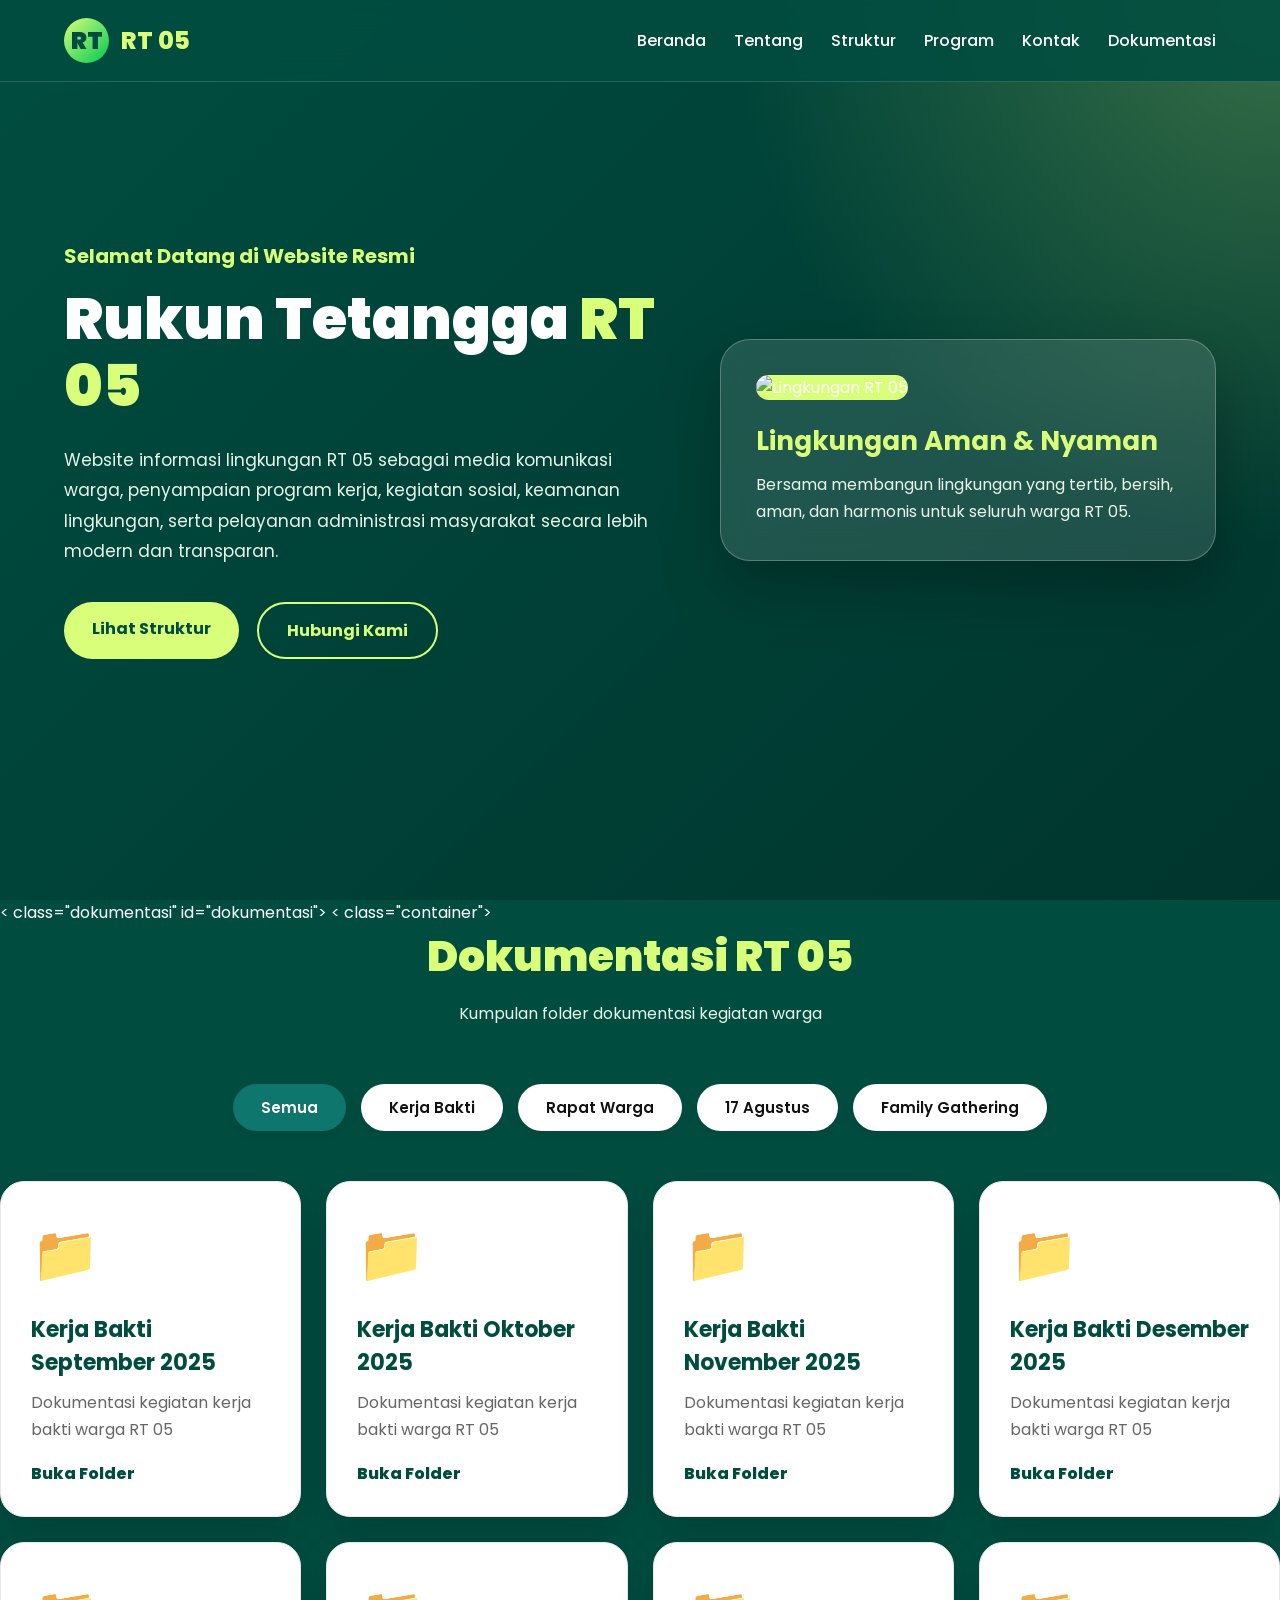
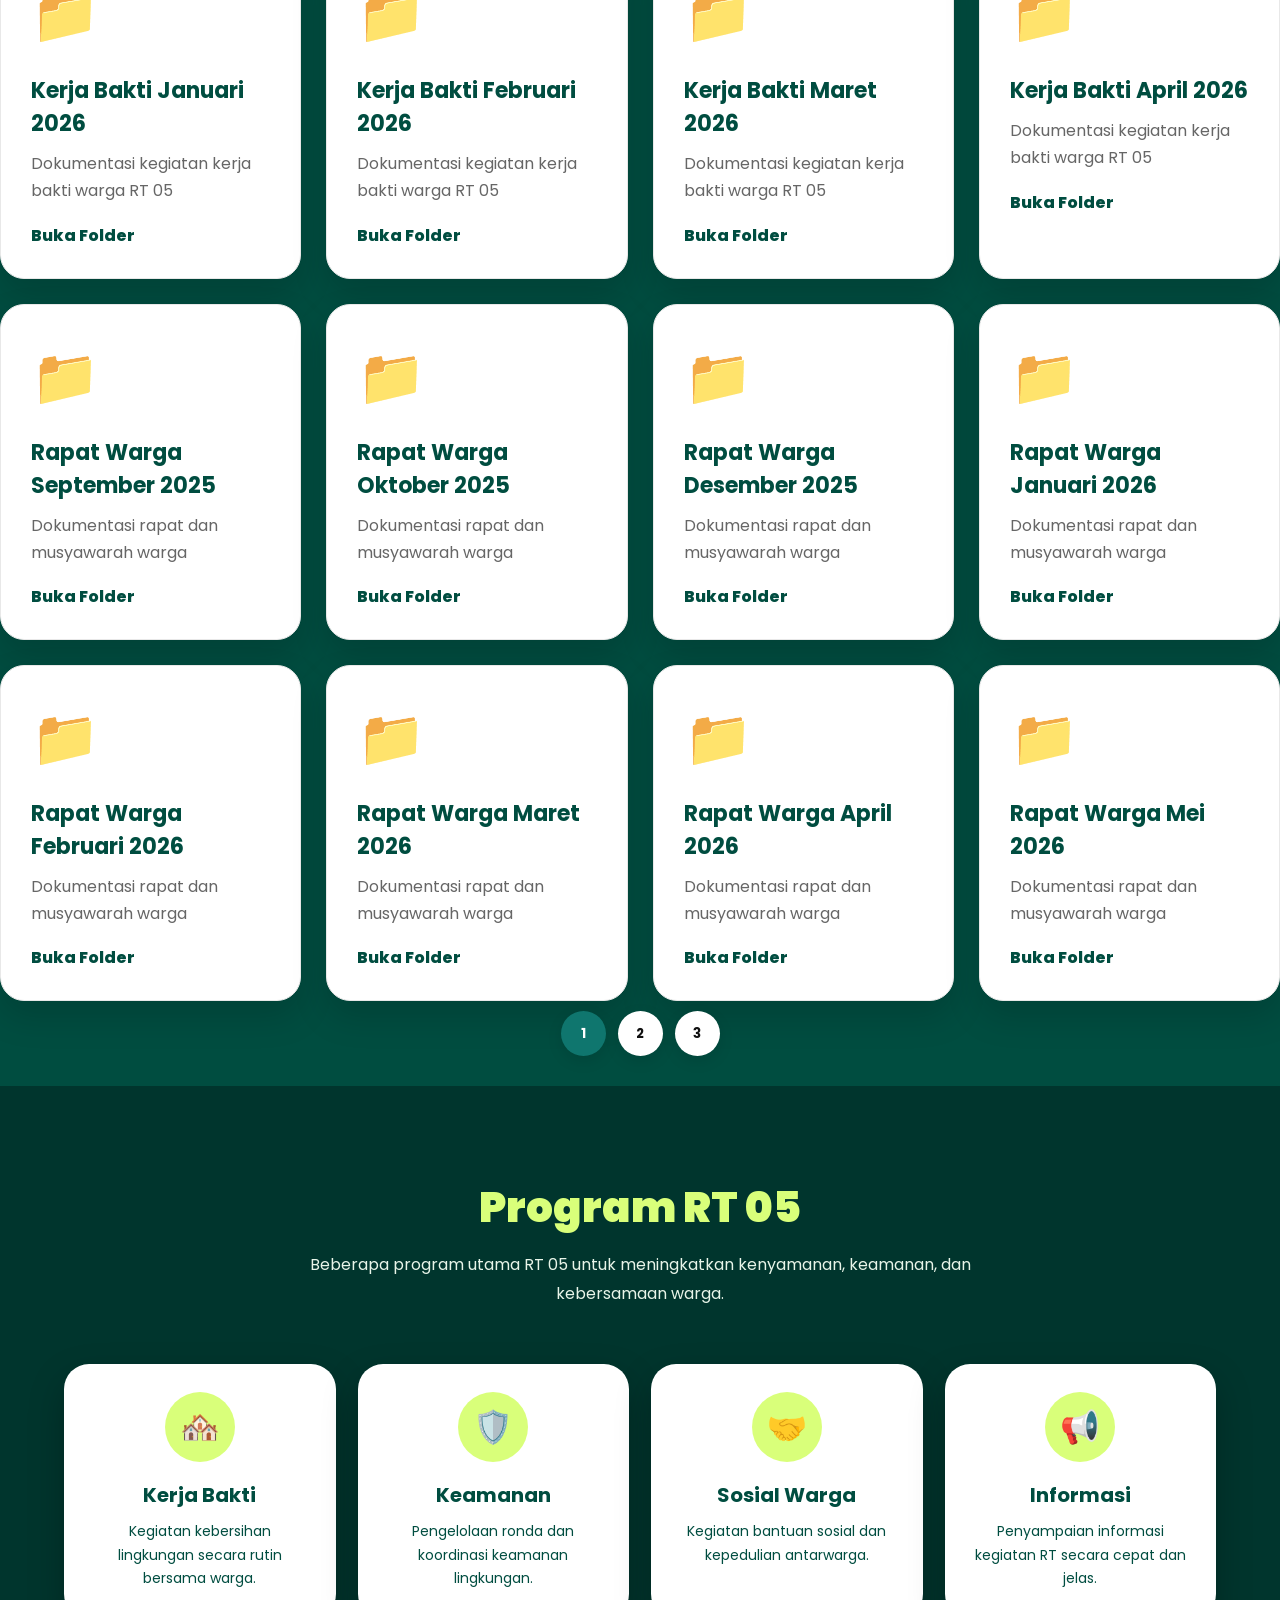
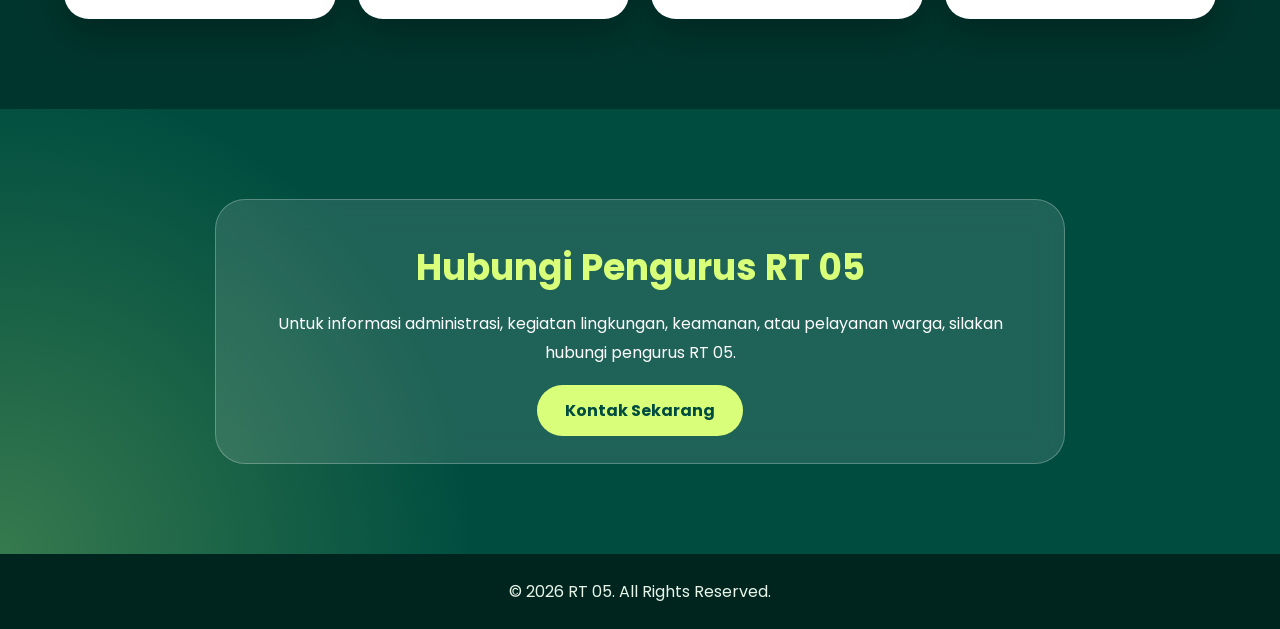
==== dokumentasi.html @ 1ad581d4 "add fitur pop up foto, filter kegiatan, dan filter pagination" ====
<!DOCTYPE html>
<html lang="id">
<head>
  <meta charset="UTF-8">
  <meta name="viewport" content="width=device-width, initial-scale=1.0">
  <title>RT 05 - Landing Page</title>

  <link href="https://fonts.googleapis.com/css2?family=Poppins:wght@300;400;500;600;700;800;900&display=swap" rel="stylesheet">

  <!-- CSS TERPISAH -->
  <link rel="stylesheet" href="style.css">
</head>

<body>

  <nav>
    <div class="container navbar">
      <div class="logo">
        <div class="logo-circle">RT</div>
        RT 05
      </div>
 <button class="hamburger" id="hamburger" type="button">
      ☰
    </button>

    <div class="menu" id="menu">
      <a href="#home">Beranda</a>
      <a href="#tentang">Tentang</a>
      <a href="#struktur">Struktur</a>
      <a href="#program">Program</a>
      <a href="#kontak">Kontak</a>
      <a href="dokumentasi.html">Dokumentasi</a>
    </div>
  </div>
</nav>

  <section class="hero" id="home">
    <div class="container hero-content">
      <div class="hero-text">
        <h4>Selamat Datang di Website Resmi</h4>
        <h1>Rukun Tetangga <span>RT 05</span></h1>
        <p>
          Website informasi lingkungan RT 05 sebagai media komunikasi warga,
          penyampaian program kerja, kegiatan sosial, keamanan lingkungan,
          serta pelayanan administrasi masyarakat secara lebih modern dan transparan.
        </p>

        <div class="btn-group">
          <a href="#struktur" class="btn btn-primary">Lihat Struktur</a>
          <a href="#kontak" class="btn btn-outline">Hubungi Kami</a>
        </div>
      </div>

      <div class="hero-card">
        <img src="https://images.unsplash.com/photo-1600585154340-be6161a56a0c?auto=format&fit=crop&w=900&q=80" alt="Lingkungan RT 05">
        <h3>Lingkungan Aman & Nyaman</h3>
        <p>
          Bersama membangun lingkungan yang tertib, bersih, aman, dan harmonis
          untuk seluruh warga RT 05.
        </p>
      </div>
    </div>
  </section>

< class="dokumentasi" id="dokumentasi">
  < class="container">
    <div class="section-title">
      <h2>Dokumentasi RT 05</h2>
      <p>Kumpulan folder dokumentasi kegiatan warga</p>
    </div>
    <div class="folder-filter">

  <button class="filter-btn active" data-filter="all">
    Semua
  </button>

  <button class="filter-btn" data-filter="kerja-bakti">
    Kerja Bakti
  </button>

  <button class="filter-btn" data-filter="rapat-warga">
    Rapat Warga
  </button>

  <button class="filter-btn" data-filter="17-agustus">
    17 Agustus
  </button>


  <button class="filter-btn" data-filter="family-gathering">
    Family Gathering
  </button>
</div>
<div class="folder-grid">

<a href="LINK_FOLDER_GOOGLE_DRIVE"
   target="_blank"
   class="folder-card"
   data-category="kerja-bakti">

  <div class="folder-icon">📁</div>
  <h3>Kerja Bakti September 2025</h3>
  <p>Dokumentasi kegiatan kerja bakti warga RT 05</p>
  <span>Buka Folder</span>
</a>

<a href="LINK_FOLDER_GOOGLE_DRIVE"
   target="_blank"
   class="folder-card"
   data-category="kerja-bakti">

  <div class="folder-icon">📁</div>
  <h3>Kerja Bakti Oktober 2025</h3>
  <p>Dokumentasi kegiatan kerja bakti warga RT 05</p>
  <span>Buka Folder</span>
</a>

<a href="LINK_FOLDER_GOOGLE_DRIVE"
   target="_blank"
   class="folder-card"
   data-category="kerja-bakti">

  <div class="folder-icon">📁</div>
  <h3>Kerja Bakti November 2025</h3>
  <p>Dokumentasi kegiatan kerja bakti warga RT 05</p>
  <span>Buka Folder</span>
</a>

<a href="LINK_FOLDER_GOOGLE_DRIVE"
   target="_blank"
   class="folder-card"
   data-category="kerja-bakti">

  <div class="folder-icon">📁</div>
  <h3>Kerja Bakti Desember 2025</h3>
  <p>Dokumentasi kegiatan kerja bakti warga RT 05</p>
  <span>Buka Folder</span>
</a>

<a href="LINK_FOLDER_GOOGLE_DRIVE"
   target="_blank"
   class="folder-card"
   data-category="kerja-bakti">

  <div class="folder-icon">📁</div>
  <h3>Kerja Bakti Januari 2026</h3>
  <p>Dokumentasi kegiatan kerja bakti warga RT 05</p>
  <span>Buka Folder</span>
</a>

<a href="LINK_FOLDER_GOOGLE_DRIVE"
   target="_blank"
   class="folder-card"
   data-category="kerja-bakti">

  <div class="folder-icon">📁</div>
  <h3>Kerja Bakti Februari 2026</h3>
  <p>Dokumentasi kegiatan kerja bakti warga RT 05</p>
  <span>Buka Folder</span>
</a>

<a href="LINK_FOLDER_GOOGLE_DRIVE"
   target="_blank"
   class="folder-card"
   data-category="kerja-bakti">

  <div class="folder-icon">📁</div>
  <h3>Kerja Bakti Maret 2026</h3>
  <p>Dokumentasi kegiatan kerja bakti warga RT 05</p>
  <span>Buka Folder</span>
</a>

<a href="LINK_FOLDER_GOOGLE_DRIVE"
   target="_blank"
   class="folder-card"
   data-category="kerja-bakti">

  <div class="folder-icon">📁</div>
  <h3>Kerja Bakti April 2026</h3>
  <p>Dokumentasi kegiatan kerja bakti warga RT 05</p>
  <span>Buka Folder</span>
</a>


  <a href="LINK_FOLDER_GOOGLE_DRIVE"
     target="_blank"
     class="folder-card"
     data-category="rapat-warga">

    <div class="folder-icon">📁</div>
    <h3>Rapat Warga September 2025</h3>
    <p>Dokumentasi rapat dan musyawarah warga</p>
    <span>Buka Folder</span>
  </a>
    <a href="LINK_FOLDER_GOOGLE_DRIVE"
     target="_blank"
     class="folder-card"
     data-category="rapat-warga">

    <div class="folder-icon">📁</div>
    <h3>Rapat Warga Oktober 2025</h3>
    <p>Dokumentasi rapat dan musyawarah warga</p>
    <span>Buka Folder</span>
  </a>
    <a href="LINK_FOLDER_GOOGLE_DRIVE"
     target="_blank"
     class="folder-card"
     data-category="rapat-warga">

    <div class="folder-icon">📁</div>
    <h3>Rapat Warga Desember 2025</h3>
    <p>Dokumentasi rapat dan musyawarah warga</p>
    <span>Buka Folder</span>
  </a>
    <a href="LINK_FOLDER_GOOGLE_DRIVE"
     target="_blank"
     class="folder-card"
     data-category="rapat-warga">

    <div class="folder-icon">📁</div>
    <h3>Rapat Warga Januari 2026</h3>
    <p>Dokumentasi rapat dan musyawarah warga</p>
    <span>Buka Folder</span>
  </a>
    <a href="LINK_FOLDER_GOOGLE_DRIVE"
     target="_blank"
     class="folder-card"
     data-category="rapat-warga">

    <div class="folder-icon">📁</div>
    <h3>Rapat Warga Februari 2026</h3>
    <p>Dokumentasi rapat dan musyawarah warga</p>
    <span>Buka Folder</span>
  </a>
    <a href="LINK_FOLDER_GOOGLE_DRIVE"
     target="_blank"
     class="folder-card"
     data-category="rapat-warga">

    <div class="folder-icon">📁</div>
    <h3>Rapat Warga Maret 2026</h3>
    <p>Dokumentasi rapat dan musyawarah warga</p>
    <span>Buka Folder</span>
  </a>
    <a href="LINK_FOLDER_GOOGLE_DRIVE"
     target="_blank"
     class="folder-card"
     data-category="rapat-warga">

    <div class="folder-icon">📁</div>
    <h3>Rapat Warga April 2026</h3>
    <p>Dokumentasi rapat dan musyawarah warga</p>
    <span>Buka Folder</span>
  </a>
    <a href="LINK_FOLDER_GOOGLE_DRIVE"
     target="_blank"
     class="folder-card"
     data-category="rapat-warga">

    <div class="folder-icon">📁</div>
    <h3>Rapat Warga Mei 2026</h3>
    <p>Dokumentasi rapat dan musyawarah warga</p>
    <span>Buka Folder</span>
  </a>
  <a href="LINK_FOLDER_GOOGLE_DRIVE"
     target="_blank"
     class="folder-card"
     data-category="17-agustus">

    <div class="folder-icon">📁</div>
    <h3>17 Agustus 2020</h3>
    <p>Dokumentasi acara kemerdekaan RT 05</p>
    <span>Buka Folder</span>
  </a>
    <a href="LINK_FOLDER_GOOGLE_DRIVE"
     target="_blank"
     class="folder-card"
     data-category="17-agustus">

    <div class="folder-icon">📁</div>
    <h3>17 Agustus 2021</h3>
    <p>Dokumentasi acara kemerdekaan RT 05</p>
    <span>Buka Folder</span>
  </a>
    <a href="LINK_FOLDER_GOOGLE_DRIVE"
     target="_blank"
     class="folder-card"
     data-category="17-agustus">

    <div class="folder-icon">📁</div>
    <h3>17 Agustus 2023</h3>
    <p>Dokumentasi acara kemerdekaan RT 05</p>
    <span>Buka Folder</span>
  </a>
    <a href="LINK_FOLDER_GOOGLE_DRIVE"
     target="_blank"
     class="folder-card"
     data-category="17-agustus">

    <div class="folder-icon">📁</div>
    <h3>17 Agustus 2024</h3>
    <p>Dokumentasi acara kemerdekaan RT 05</p>
    <span>Buka Folder</span>
  </a>
    <a href="LINK_FOLDER_GOOGLE_DRIVE"
     target="_blank"
     class="folder-card"
     data-category="17-agustus">

    <div class="folder-icon">📁</div>
    <h3>17 Agustus 2025</h3>
    <p>Dokumentasi acara kemerdekaan RT 05</p>
    <span>Buka Folder</span>
  </a>
    <a href="LINK_FOLDER_GOOGLE_DRIVE"
     target="_blank"
     class="folder-card"
     data-category="17-agustus">

    <div class="folder-icon">📁</div>
    <h3>17 Agustus 2026</h3>
    <p>Dokumentasi acara kemerdekaan RT 05</p>
    <span>Buka Folder</span>
  </a>
      <a href="LINK_FOLDER_GOOGLE_DRIVE"
     target="_blank"
     class="folder-card"
     data-category="17-agustus">

    <div class="folder-icon">📁</div>
    <h3>17 Agustus 2027</h3>
    <p>Dokumentasi acara kemerdekaan RT 05</p>
    <span>Buka Folder</span>
  </a>
      <a href="LINK_FOLDER_GOOGLE_DRIVE"
     target="_blank"
     class="folder-card"
     data-category="17-agustus">

    <div class="folder-icon">📁</div>
    <h3>17 Agustus 2028</h3>
    <p>Dokumentasi acara kemerdekaan RT 05</p>
    <span>Buka Folder</span>
  </a>

  <a href="LINK_FOLDER_GOOGLE_DRIVE"
   target="_blank"
   class="folder-card"
   data-category="family-gathering">

  <div class="folder-icon">📁</div>
  <h3>Family Gathering Ancol</h3>
  <p>Dokumentasi wisata keluarga warga RT 05 ke Ancol</p>
  <span>Buka Folder</span>
</a>

<a href="LINK_FOLDER_GOOGLE_DRIVE"
   target="_blank"
   class="folder-card"
   data-category="family-gathering">

  <div class="folder-icon">📁</div>
  <h3>Family Gathering Puncak</h3>
  <p>Dokumentasi wisata keluarga warga RT 05 ke Puncak</p>
  <span>Buka Folder</span>
</a>

<a href="LINK_FOLDER_GOOGLE_DRIVE"
   target="_blank"
   class="folder-card"
   data-category="family-gathering">

  <div class="folder-icon">📁</div>
  <h3>Family Gathering Dufan</h3>
  <p>Dokumentasi wisata keluarga warga RT 05 ke Dufan</p>
  <span>Buka Folder</span>
</a>

<a href="LINK_FOLDER_GOOGLE_DRIVE"
   target="_blank"
   class="folder-card"
   data-category="family-gathering">

  <div class="folder-icon">📁</div>
  <h3>Family Gathering Taman Safari</h3>
  <p>Dokumentasi wisata keluarga warga RT 05 ke Taman Safari</p>
  <span>Buka Folder</span>
</a>

<a href="LINK_FOLDER_GOOGLE_DRIVE"
   target="_blank"
   class="folder-card"
   data-category="family-gathering">

  <div class="folder-icon">📁</div>
  <h3>Family Gathering Bandung</h3>
  <p>Dokumentasi wisata keluarga warga RT 05 ke Bandung</p>
  <span>Buka Folder</span>
</a>

<a href="LINK_FOLDER_GOOGLE_DRIVE"
   target="_blank"
   class="folder-card"
   data-category="family-gathering">

  <div class="folder-icon">📁</div>
  <h3>Family Gathering Yogyakarta</h3>
  <p>Dokumentasi wisata keluarga warga RT 05 ke Yogyakarta</p>
  <span>Buka Folder</span>
</a>

<a href="LINK_FOLDER_GOOGLE_DRIVE"
   target="_blank"
   class="folder-card"
   data-category="family-gathering">

  <div class="folder-icon">📁</div>
  <h3>Family Gathering Pangandaran</h3>
  <p>Dokumentasi wisata keluarga warga RT 05 ke Pangandaran</p>
  <span>Buka Folder</span>
</a>

<a href="LINK_FOLDER_GOOGLE_DRIVE"
   target="_blank"
   class="folder-card"
   data-category="family-gathering">

  <div class="folder-icon">📁</div>
  <h3>Family Gathering Bali</h3>
  <p>Dokumentasi wisata keluarga warga RT 05 ke Bali</p>
  <span>Buka Folder</span>
</a>

</div>
<div class="pagination">

  <button class="page-btn active" data-page="1">1</button>
  <button class="page-btn" data-page="2">2</button>
  <button class="page-btn" data-page="3">3</button>

</div>
</section>
<div>

</div>

  <section class="program" id="program">
    <div class="container">
      <div class="section-title">
        <h2>Program RT 05</h2>
        <p>
          Beberapa program utama RT 05 untuk meningkatkan kenyamanan,
          keamanan, dan kebersamaan warga.
        </p>
      </div>

      <div class="program-grid">
        <div class="program-card">
          <div class="icon">🏘️</div>
          <h3>Kerja Bakti</h3>
          <p>Kegiatan kebersihan lingkungan secara rutin bersama warga.</p>
        </div>

        <div class="program-card">
          <div class="icon">🛡️</div>
          <h3>Keamanan</h3>
          <p>Pengelolaan ronda dan koordinasi keamanan lingkungan.</p>
        </div>

        <div class="program-card">
          <div class="icon">🤝</div>
          <h3>Sosial Warga</h3>
          <p>Kegiatan bantuan sosial dan kepedulian antarwarga.</p>
        </div>

        <div class="program-card">
          <div class="icon">📢</div>
          <h3>Informasi</h3>
          <p>Penyampaian informasi kegiatan RT secara cepat dan jelas.</p>
        </div>
      </div>
    </div>
  </section>

  <section class="contact" id="kontak">
    <div class="container">
      <div class="contact-box">
        <h2>Hubungi Pengurus RT 05</h2>
        <p>
          Untuk informasi administrasi, kegiatan lingkungan, keamanan,
          atau pelayanan warga, silakan hubungi pengurus RT 05.
        </p>
        <a href="#" class="btn btn-primary">Kontak Sekarang</a>
      </div>
    </div>
  </section>

  <footer>
    <p>© 2026 RT 05. All Rights Reserved.</p>
  </footer>
  <script>
  const hamburger = document.getElementById("hamburger");
  const menu = document.getElementById("menu");

  hamburger.addEventListener("click", function () {
    menu.classList.toggle("active");

    if (menu.classList.contains("active")) {
      hamburger.textContent = "×";
    } else {
      hamburger.textContent = "☰";
    }
  });

  document.querySelectorAll(".menu a").forEach(function(link) {
    link.addEventListener("click", function () {
      menu.classList.remove("active");
      hamburger.textContent = "☰";
    });
  });

document.addEventListener("DOMContentLoaded", function(){

    const filterBtns = document.querySelectorAll(".filter-btn");
    const pageBtns = document.querySelectorAll(".page-btn");
    const cards = document.querySelectorAll(".folder-card");

    const itemsPerPage = 16; // 3 kolom x 5 baris

    let currentFilter = "all";
    let currentPage = 1;

    function renderCards(){

        let filteredCards = [];

        cards.forEach(card => {

            if(currentFilter === "all" ||
               card.dataset.category === currentFilter){

                filteredCards.push(card);
            }

            card.style.display = "none";
        });

        const start = (currentPage - 1) * itemsPerPage;
        const end = start + itemsPerPage;

        filteredCards.slice(start, end).forEach(card => {
            card.style.display = "block";
        });

    }

    // FILTER
    filterBtns.forEach(btn => {

        btn.addEventListener("click", function(){

            filterBtns.forEach(b =>
                b.classList.remove("active")
            );

            this.classList.add("active");

            currentFilter = this.dataset.filter;

            currentPage = 1;

            pageBtns.forEach(b =>
                b.classList.remove("active")
            );

            pageBtns[0].classList.add("active");

            renderCards();

        });

    });

    // PAGINATION
    pageBtns.forEach(btn => {

        btn.addEventListener("click", function(){

            pageBtns.forEach(b =>
                b.classList.remove("active")
            );

            this.classList.add("active");

            currentPage = parseInt(this.dataset.page);

            renderCards();

        });

    });

    renderCards();

});
  </script>
</body>
</html>
---- style.css ----
* {
  margin: 0;
  padding: 0;
  box-sizing: border-box;
  font-family: 'Poppins', sans-serif;
}

body {
  background: #004d40;
  color: white;
  overflow-x: hidden;
}

html {
  scroll-behavior: smooth;
}

.container {
  width: 90%;
  max-width: 1200px;
  margin: auto;
}

/* NAVBAR */
nav {
  position: fixed;
  top: 0;
  width: 100%;
  z-index: 999;
  padding: 18px 0;
  background: rgba(0, 77, 64, 0.85);
  backdrop-filter: blur(14px);
  border-bottom: 1px solid rgba(255,255,255,0.15);
}

.navbar {
  display: flex;
  align-items: center;
  justify-content: space-between;
}

.logo {
  display: flex;
  align-items: center;
  gap: 12px;
  font-size: 24px;
  font-weight: 800;
  color: #d9ff7a;
}

.logo-circle {
  width: 45px;
  height: 45px;
  border-radius: 50%;
  background: linear-gradient(135deg, #d9ff7a, #00c853);
  display: flex;
  align-items: center;
  justify-content: center;
  color: #004d40;
  font-weight: 900;
}

.menu {
  display: flex;
  gap: 28px;
}

.menu a {
  color: white;
  text-decoration: none;
  font-weight: 500;
  transition: .3s;
}

.menu a:hover {
  color: #d9ff7a;
}

/* HERO */
.hero {
  min-height: 100vh;
  display: flex;
  align-items: center;
  position: relative;
  background:
    radial-gradient(circle at top right, rgba(217,255,122,0.25), transparent 35%),
    linear-gradient(135deg, #004d40, #00352d);
  padding-top: 90px;
}

.hero-content {
  display: grid;
  grid-template-columns: 1.1fr .9fr;
  align-items: center;
  gap: 50px;
}

.hero-text h4 {
  color: #d9ff7a;
  font-size: 20px;
  margin-bottom: 15px;
}

.hero-text h1 {
  font-size: 58px;
  line-height: 1.15;
  font-weight: 900;
  margin-bottom: 25px;
}

.hero-text h1 span {
  color: #d9ff7a;
}

.hero-text p {
  color: #e8f5e9;
  font-size: 17px;
  line-height: 1.8;
  margin-bottom: 35px;
  max-width: 620px;
}

.btn-group {
  display: flex;
  gap: 18px;
  flex-wrap: wrap;
}

.btn {
  padding: 14px 28px;
  border-radius: 40px;
  text-decoration: none;
  font-weight: 700;
  transition: .3s;
}

.btn-primary {
  background: #d9ff7a;
  color: #004d40;
}

.btn-primary:hover {
  transform: translateY(-4px);
  box-shadow: 0 12px 25px rgba(217,255,122,.25);
}

.btn-outline {
  border: 2px solid #d9ff7a;
  color: #d9ff7a;
}

.btn-outline:hover {
  background: #d9ff7a;
  color: #004d40;
}

.hero-card {
  background: rgba(255,255,255,0.12);
  border: 1px solid rgba(255,255,255,0.25);
  border-radius: 30px;
  padding: 35px;
  backdrop-filter: blur(15px);
  box-shadow: 0 25px 60px rgba(0,0,0,.25);
}

.hero-card img {
  width: 100%;
  border-radius: 25px;
  height: 360px;
  object-fit: cover;
  background: #d9ff7a;
}

.hero-card h3 {
  margin-top: 22px;
  font-size: 26px;
  color: #d9ff7a;
}

.hero-card p {
  margin-top: 10px;
  color: #e8f5e9;
  line-height: 1.7;
}

/* ABOUT */
section {
  padding: 90px 0;
}

.section-title {
  text-align: center;
  margin-bottom: 55px;
}

.section-title h2 {
  font-size: 42px;
  font-weight: 900;
  color: #d9ff7a;
  margin-bottom: 12px;
}

.section-title p {
  max-width: 720px;
  margin: auto;
  color: #e8f5e9;
  line-height: 1.8;
}

.about-grid {
  display: grid;
  grid-template-columns: repeat(3, 1fr);
  gap: 25px;
}

.about-card {
  background: rgba(255,255,255,0.1);
  border: 1px solid rgba(255,255,255,0.2);
  padding: 30px;
  border-radius: 24px;
  transition: .3s;
}

.about-card:hover {
  transform: translateY(-8px);
  background: rgba(217,255,122,0.12);
}

.about-card h3 {
  color: #d9ff7a;
  margin-bottom: 12px;
  font-size: 24px;
}

.about-card p {
  color: #e8f5e9;
  line-height: 1.8;
}

/* ================================
   STRUKTUR ORGANISASI RT
================================ */

.struktur-rt {
  background: #fff;
  color: #111;
  padding: 90px 0;
}

.struktur-title {
  text-align: center;
  margin-bottom: 40px;
}

.struktur-title h2,
.struktur-title h1 {
  color: #111;
  font-weight: 900;
  line-height: 1.1;
}

.struktur-title h2 {
  font-size: 34px;
}

.struktur-title h1 {
  font-size: 38px;
}

.struktur-title p {
  color: #333;
  font-size: 13px;
  font-weight: 700;
  margin-top: 8px;
}

.org-photo-chart,
.connector,
.top-branch,
.seksi-branch,
.org-card {
  overflow: visible !important;
}

.org-photo-chart {
  width: 100%;
  display: flex;
  flex-direction: column;
  align-items: center;
  position: relative;
}

.org-card {
  width: 230px;
  background: #fff;
  border-radius: 20px;
  box-shadow: 0 15px 40px rgba(0,0,0,.18);
  border: 1px solid #e5e5e5;
  position: relative;
  z-index: 5;
}

.org-card img {
  width: 100%;
  height: 210px;
  object-fit: cover;
  display: block;
  background: #f7f7f7;
  border-radius: 20px 20px 0 0;
}

.org-info {
  padding: 15px;
  text-align: center;
  background: linear-gradient(135deg, #004d40, #00352d);
  border-radius: 0 0 20px 20px;
}

.org-info span {
  display: block;
  color: #d9ff7a;
  font-size: 12px;
  font-weight: 900;
  margin-bottom: 5px;
}

.org-info h3 {
  color: #fff;
  font-size: 18px;
  font-weight: 800;
}

.line-down {
  width: 4px;
  height: 35px;
  background: #111;
}

/* GARIS UTAMA */
.connector {
  position: relative;
  width: 100%;
  height:85px;
  z-index: 1;
}

.connector .v-line {
  position: absolute;
  left: 50%;
  top: 0;
  width: 4px;
  height: 500px;
  background: #111;
  transform: translateX(-50%);
  display: block;
}

.connector .h-line {
  position: absolute;
  left: 12%;
  right: 12%;
  bottom: 0;
  height: 4px;
  background: #111;
  display: block;
}

/* CABANG SEKRETARIS & BENDAHARA */
.connector-top {
  width: 860px;
}

.connector-top .h-line {
  left: 13%;
  right: 13%;
}
.connector-bottom{
    width: 1080px;
}

.top-branch {
  width: 72%;
  display: flex;
  justify-content: space-between;
  padding-top: 35px;
  position: relative;
}

.top-branch .org-card::before {
  content: "";
  position: absolute;
  top: -35px;
  left: 50%;
  width: 4px;
  height: 35px;
  background: #111;
  transform: translateX(-50%);
}

/* CABANG SEKSI */
.connector-bottom {
  margin-top: 35px;
}

.connector-bottom .h-line {
  left: 7%;
  right: 7%;
}

.seksi-branch {
  width: 100%;
  display: grid;
  grid-template-columns: repeat(4, 1fr);
  gap: 28px;
  padding-top: 35px;
  position: relative;
}

.seksi-branch .org-card::before {
  content: "";
  position: absolute;
  top: -35px;
  left: 50%;
  width: 4px;
  height: 35px;
  background: #111;
  transform: translateX(-50%);
}

.org-card.small {
  width: 100%;
}

.org-card.small img {
  height: 180px;
}

.blue-info {
  background: linear-gradient(#248fe6,#0e4f93);
}

.red-info {
  background: linear-gradient(#e93d3d,#8f1515);
}

.green-info {
  background: linear-gradient(#8bc34a,#4e7d16);
}

.orange-info {
  background: linear-gradient(#ffa726,#e76f00);
}

/* PROGRAM */
.program {
  background: #00352d;
}

.program-grid {
  display: grid;
  grid-template-columns: repeat(4, 1fr);
  gap: 22px;
}

.program-card {
  background: white;
  color: #004d40;
  padding: 28px;
  border-radius: 25px;
  text-align: center;
  box-shadow: 0 15px 35px rgba(0,0,0,.25);
}

.program-card .icon {
  width: 70px;
  height: 70px;
  border-radius: 50%;
  background: #d9ff7a;
  display: flex;
  align-items: center;
  justify-content: center;
  margin: 0 auto 18px;
  font-size: 32px;
}

.program-card h3 {
  font-size: 20px;
  margin-bottom: 10px;
}

.program-card p {
  font-size: 14px;
  line-height: 1.7;
}

/* CONTACT */
.contact {
  background:
    radial-gradient(circle at bottom left, rgba(217,255,122,.25), transparent 35%),
    #004d40;
}

.contact-box {
  max-width: 850px;
  margin: auto;
  background: rgba(255,255,255,0.12);
  border: 1px solid rgba(255,255,255,0.25);
  border-radius: 30px;
  padding: 40px;
  text-align: center;
  backdrop-filter: blur(14px);
}

.contact-box h2 {
  font-size: 36px;
  color: #d9ff7a;
  margin-bottom: 15px;
}

.contact-box p {
  line-height: 1.8;
  margin-bottom: 30px;
}

footer {
  background: #00251f;
  padding: 25px;
  text-align: center;
  color: #e8f5e9;
}

/* RESPONSIVE */
@media (max-width: 900px) {
  .menu {
    display: none;
  }

  .hero-content,
  .about-grid,
  .program-grid {
    grid-template-columns: 1fr;
  }

  .hero-text h1 {
    font-size: 40px;
  }

  .connector,
  .top-branch .org-card::before,
  .seksi-branch .org-card::before {
    display: none;
  }

  .top-branch,
  .seksi-branch {
    width: 100%;
    display: flex;
    flex-direction: column;
    align-items: center;
    gap: 35px;
    padding-top: 0;
  }

  .org-card,
  .org-card.small {
    width: 100%;
  }
}
.org-card.small {
  width: 230px;
}

.org-card.small img {
  height: 210px;
}

/* FIX GARIS DOUBLE BAGIAN SEKSI */
.connector-bottom .v-line {
  display: none;
}

.connector-bottom {
  height: 40px;
  margin-top: 45px;
  margin-bottom: 0;
}

.connector-bottom .h-line {
  left: 4.8%; 
  right: 9.4%;
  bottom: 0;
}

/* garis turun ke masing-masing seksi */
.seksi-branch {
  padding-top: 35px;
}

.seksi-branch .org-card::before {
  top: -35px;
  height: 35px;
}

/*dokumentasi*/
.dokumentasi {
  background: #f5f5f5;
  color: #111;
}

.folder-grid {
  display: grid;
  grid-template-columns: repeat(auto-fit, minmax(260px, 1fr));
  gap: 25px;
}

.folder-card {
  background: white;
  padding: 30px;
  border-radius: 24px;
  text-decoration: none;
  color: #111;
  box-shadow: 0 15px 35px rgba(0,0,0,.15);
  transition: .3s;
  border: 1px solid #e8e8e8;
}

.folder-card:hover {
  transform: translateY(-8px);
  box-shadow: 0 22px 50px rgba(0,0,0,.22);
}

.folder-icon {
  font-size: 55px;
  margin-bottom: 18px;
}

.folder-card h3 {
  color: #004d40;
  font-size: 22px;
  margin-bottom: 10px;
}

.folder-card p {
  color: #666;
  line-height: 1.7;
  margin-bottom: 18px;
}

.folder-card span {
  display: inline-block;
  color: #004d40;
  font-weight: 800;
}

.hamburger {
  display: none;
  background: none;
  border: none;
  color: white;
  font-size: 34px;
  cursor: pointer;
  z-index: 1001;
}

@media (max-width: 900px) {
  .hamburger {
    display: block;
  }

  .menu {
    position: fixed;
    top: 80px;
    left: -100%;
    width: 100%;
    background: #004d40;
    display: flex;
    flex-direction: column;
    align-items: center;
    gap: 0;
    padding: 20px 0;
    transition: .35s;
    z-index: 1000;
  }

  .menu a {
    width: 100%;
    text-align: center;
    padding: 16px 0;
    border-bottom: 1px solid rgba(255,255,255,.15);
  }

  .menu.active {
    left: 0;
  }
}
/* ========================================
   POPUP FOTO STRUKTUR ORGANISASI
======================================== */

.img-modal{
    position:fixed;
    inset:0;
    width:100%;
    height:100%;
    background:rgba(0,0,0,0.9);
    display:none;
    justify-content:center;
    align-items:center;
    z-index:999999;
    overflow:hidden;
}

.img-modal.active{
    display:flex;
}

.modal-img{
    max-width:90%;
    max-height:85vh;
    object-fit:contain;
    border-radius:20px;
    transition:transform .3s ease;
}

.close-modal{
    position:absolute;
    top:20px;
    right:35px;
    color:white;
    font-size:50px;
    font-weight:bold;
    cursor:pointer;
    z-index:1000000;
}

.zoom-controls{
    position:absolute;
    bottom:40px;
    display:flex;
    gap:15px;
    z-index:1000000;
}

.zoom-controls button{
    width:50px;
    height:50px;
    border:none;
    border-radius:50%;
    background:white;
    color:#111;
    font-size:28px;
    font-weight:bold;
    cursor:pointer;
    transition:.3s;
}

.zoom-controls button:hover{
    transform:scale(1.1);
}

.org-card img{
    cursor:zoom-in;
}

/* ========================================
   GRID DOKUMENTASI
======================================== */

.folder-grid{
    display:grid;

    grid-template-columns:repeat(4, 1fr);

    gap:25px;

    margin-top:40px;
}

/* ========================================
   FILTER DOKUMENTASI
======================================== */

.folder-filter{
    display:flex;
    justify-content:center;
    flex-wrap:wrap;
    gap:15px;
    margin:35px 0 50px;
}

.filter-btn{
    padding:12px 28px;
    border:none;
    border-radius:999px;
    background:#ffffff;
    color:#111;
    font-weight:600;
    font-size:15px;
    cursor:pointer;
    transition:.3s;
    box-shadow:0 5px 15px rgba(0,0,0,.08);
}

.filter-btn:hover{
    transform:translateY(-3px);
}

.filter-btn.active{
    background:#0f766e;
    color:white;
}

/* ========================================
   PAGINATION
======================================== */

.pagination{
    display:flex;
    justify-content:center;
    align-items:center;
    gap:12px;

    margin-top:10px; /* sebelumnya 50px */
    padding-bottom:30px;

    flex-wrap:wrap;
}

.page-btn{
    width:45px;
    height:45px;
    border:none;
    border-radius:50%;
    background:#ffffff;
    color:#111;
    font-weight:700;
    cursor:pointer;
    transition:.3s;
    box-shadow:0 5px 15px rgba(0,0,0,.1);
}

.page-btn:hover{
    transform:translateY(-3px);
}

.page-btn.active{
    background:#0f766e;
    color:white;
}
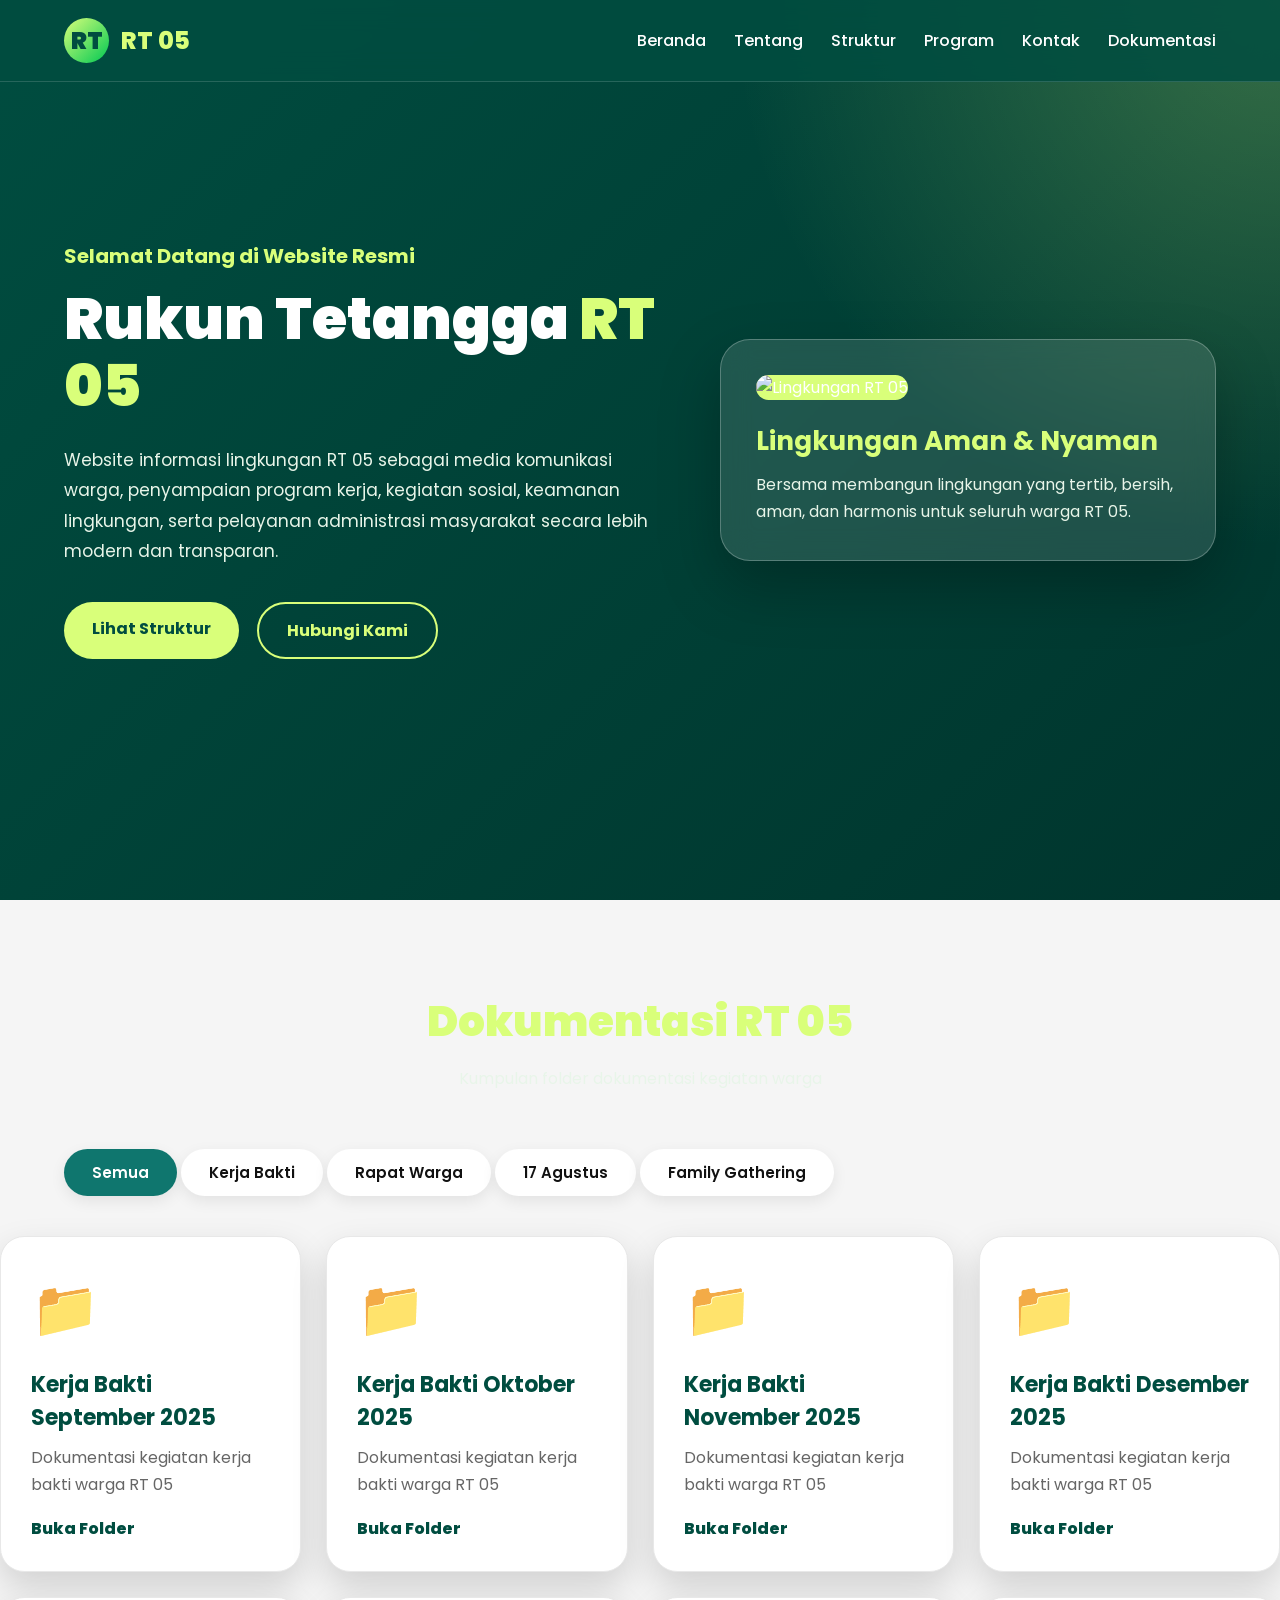
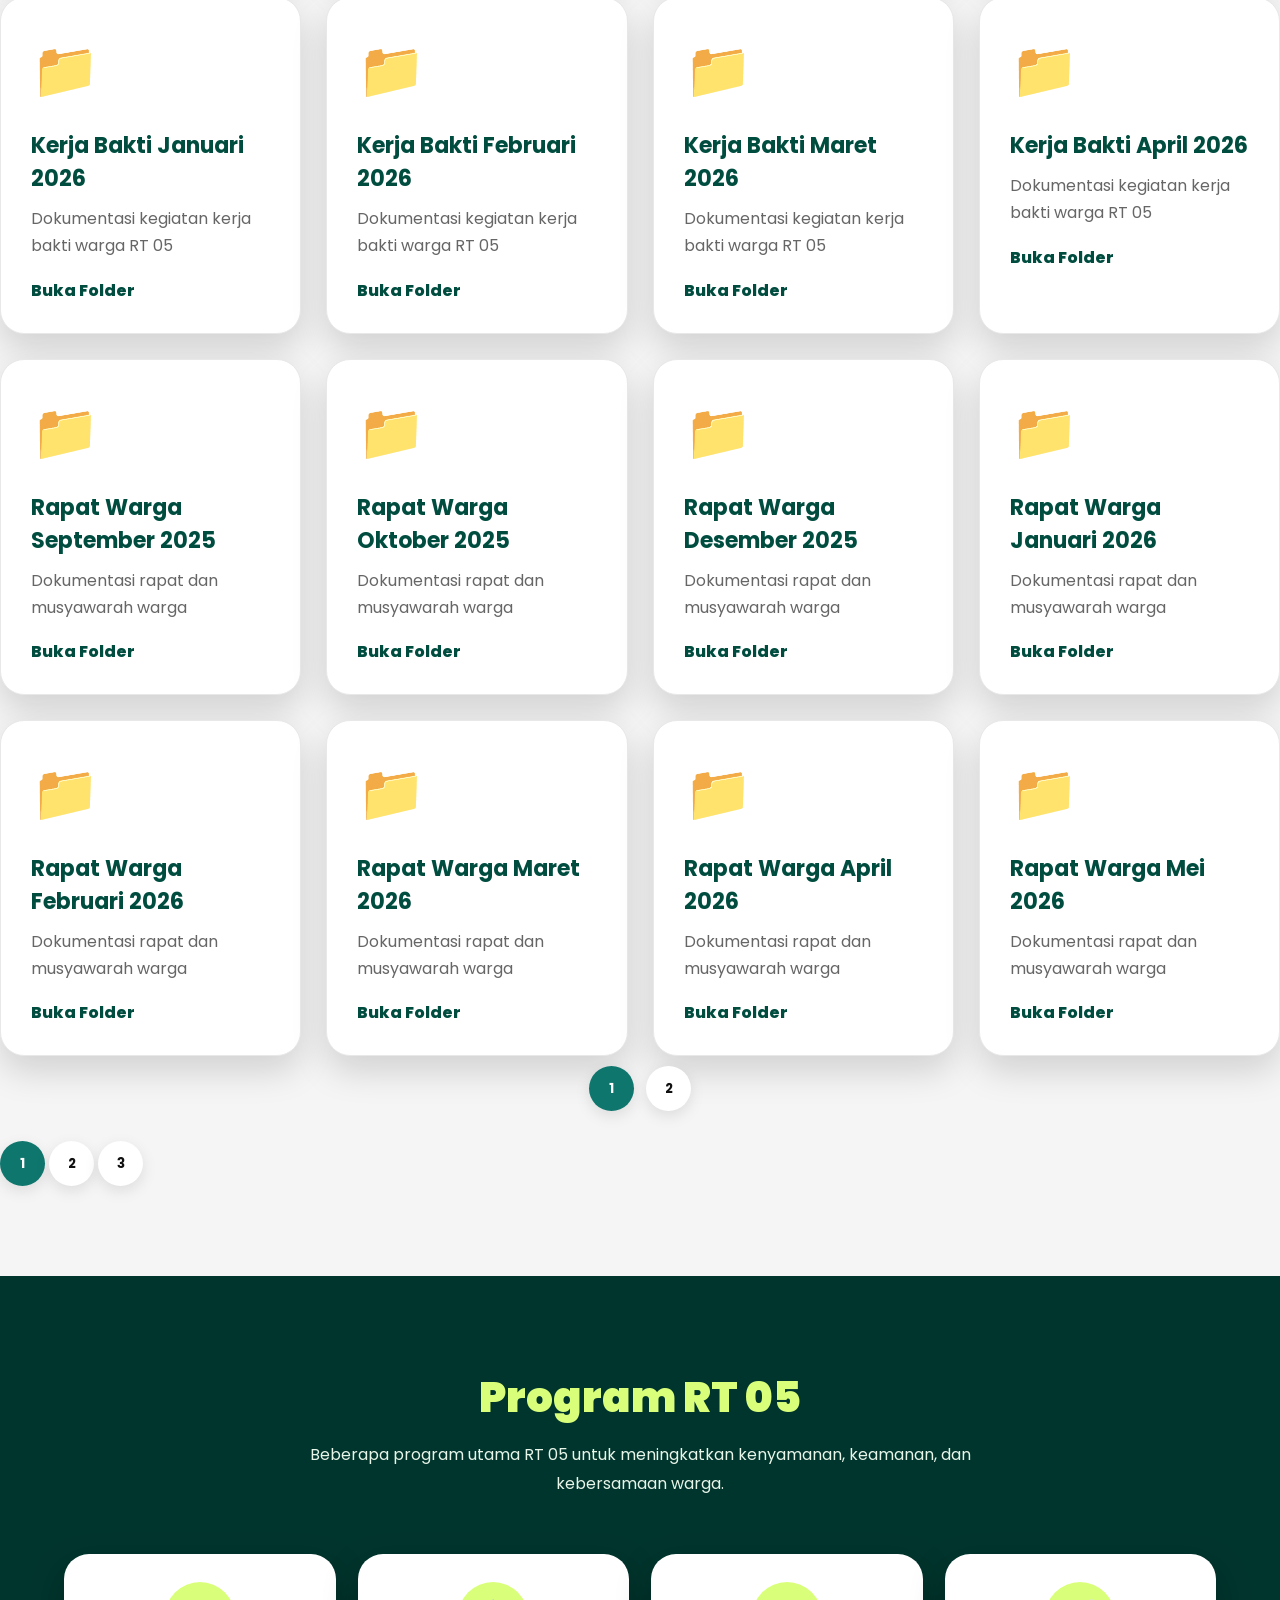
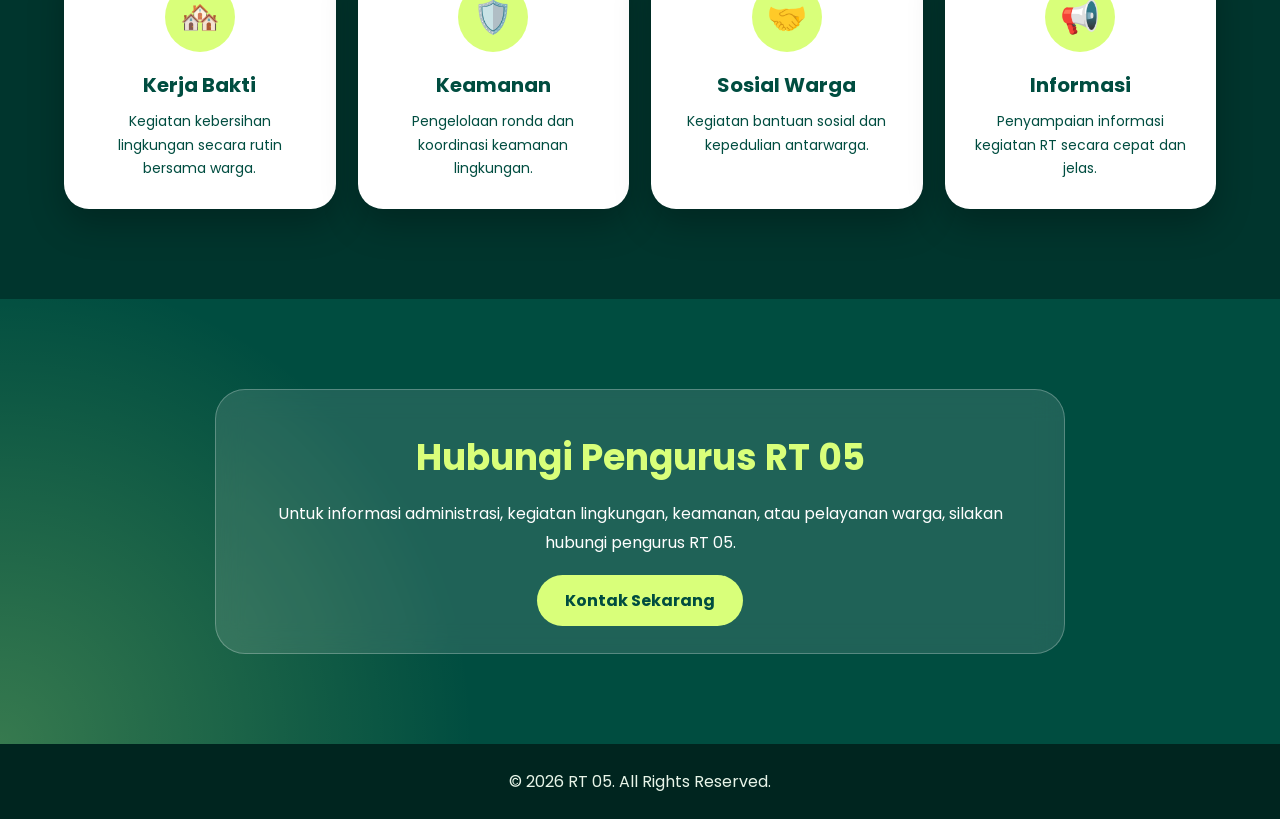
==== commit c9ca242c: "resize pagination" ====
--- a/dokumentasi.html
+++ b/dokumentasi.html
@@ -62,13 +62,14 @@
     </div>
   </section>
 
-< class="dokumentasi" id="dokumentasi">
-  < class="container">
+<section class="dokumentasi" id="dokumentasi">
+
+  <div class="container">
+
     <div class="section-title">
       <h2>Dokumentasi RT 05</h2>
       <p>Kumpulan folder dokumentasi kegiatan warga</p>
     </div>
-    <div class="folder-filter">
 
   <button class="filter-btn active" data-filter="all">
     Semua
@@ -432,7 +433,7 @@
 </a>
 
 </div>
-<div class="pagination">
+<div class="pagination" id="pagination"></div>
 
   <button class="page-btn active" data-page="1">1</button>
   <button class="page-btn" data-page="2">2</button>
@@ -440,9 +441,6 @@
 
 </div>
 </section>
-<div>
-
-</div>
 
   <section class="program" id="program">
     <div class="container">
@@ -522,26 +520,81 @@
 document.addEventListener("DOMContentLoaded", function(){
 
     const filterBtns = document.querySelectorAll(".filter-btn");
-    const pageBtns = document.querySelectorAll(".page-btn");
     const cards = document.querySelectorAll(".folder-card");
-
-    const itemsPerPage = 16; // 3 kolom x 5 baris
+    const pagination = document.getElementById("pagination");
 
     let currentFilter = "all";
     let currentPage = 1;
-
+    let itemsPerPage = 16;
+
+    // RESPONSIVE ITEM
+    function setItemsPerPage(){
+
+        if(window.innerWidth <= 576){
+            itemsPerPage = 5;
+        }
+        else{
+            itemsPerPage = 16;
+        }
+
+    }
+
+    // AMBIL CARD SESUAI FILTER
+    function getFilteredCards(){
+
+        return [...cards].filter(card => {
+
+            return currentFilter === "all" ||
+                   card.dataset.category === currentFilter;
+
+        });
+
+    }
+
+    // RENDER PAGE BUTTON
+    function renderPagination(filteredCards){
+
+        pagination.innerHTML = "";
+
+        const totalPages = Math.ceil(
+            filteredCards.length / itemsPerPage
+        );
+
+        for(let i = 1; i <= totalPages; i++){
+
+            const btn = document.createElement("button");
+
+            btn.classList.add("page-btn");
+
+            if(i === currentPage){
+                btn.classList.add("active");
+            }
+
+            btn.dataset.page = i;
+            btn.innerText = i;
+
+            btn.addEventListener("click", function(){
+
+                currentPage = i;
+
+                renderCards();
+
+            });
+
+            pagination.appendChild(btn);
+
+        }
+
+    }
+
+    // RENDER CARD
     function renderCards(){
 
-        let filteredCards = [];
+        setItemsPerPage();
+
+        const filteredCards = getFilteredCards();
 
         cards.forEach(card => {
-
-            if(currentFilter === "all" ||
-               card.dataset.category === currentFilter){
-
-                filteredCards.push(card);
-            }
-
             card.style.display = "none";
         });
 
@@ -552,6 +605,8 @@
             card.style.display = "block";
         });
 
+        renderPagination(filteredCards);
+
     }
 
     // FILTER
@@ -569,34 +624,18 @@
 
             currentPage = 1;
 
-            pageBtns.forEach(b =>
-                b.classList.remove("active")
-            );
-
-            pageBtns[0].classList.add("active");
-
             renderCards();
 
         });
 
     });
 
-    // PAGINATION
-    pageBtns.forEach(btn => {
-
-        btn.addEventListener("click", function(){
-
-            pageBtns.forEach(b =>
-                b.classList.remove("active")
-            );
-
-            this.classList.add("active");
-
-            currentPage = parseInt(this.dataset.page);
-
-            renderCards();
-
-        });
+    // RESPONSIVE
+    window.addEventListener("resize", function(){
+
+        currentPage = 1;
+
+        renderCards();
 
     });
 
--- a/style.css
+++ b/style.css
@@ -351,8 +351,15 @@
   width: 4px;
   height: 500px;
   background: #111;
-  transform: translateX(-50%);
-  display: block;
+  .connector .v-line {
+  position: absolute;
+  left: 50%;
+  top: 0;
+  width: 4px;
+  height: 500px;
+  background: #111;
+  transform: translateX(-2px);
+};
 }
 
 .connector .h-line {
@@ -811,6 +818,51 @@
 }
 
 /* ========================================
+   MOBILE FRIENDLY DOKUMENTASI
+======================================== */
+
+.folder-grid{
+    display:grid;
+    grid-template-columns:repeat(4,1fr);
+    gap:25px;
+}
+
+/* TABLET */
+@media(max-width:992px){
+
+    .folder-grid{
+        grid-template-columns:repeat(2,1fr);
+    }
+
+}
+
+/* HP */
+@media(max-width:576px){
+
+    .folder-grid{
+        grid-template-columns:1fr;
+        gap:18px;
+    }
+
+    .folder-card{
+        padding:20px;
+    }
+
+    .folder-card h3{
+        font-size:18px;
+    }
+
+    .folder-card p{
+        font-size:14px;
+    }
+
+    .folder-icon{
+        font-size:38px;
+    }
+
+}
+
+/* ========================================
    PAGINATION
 ======================================== */
 
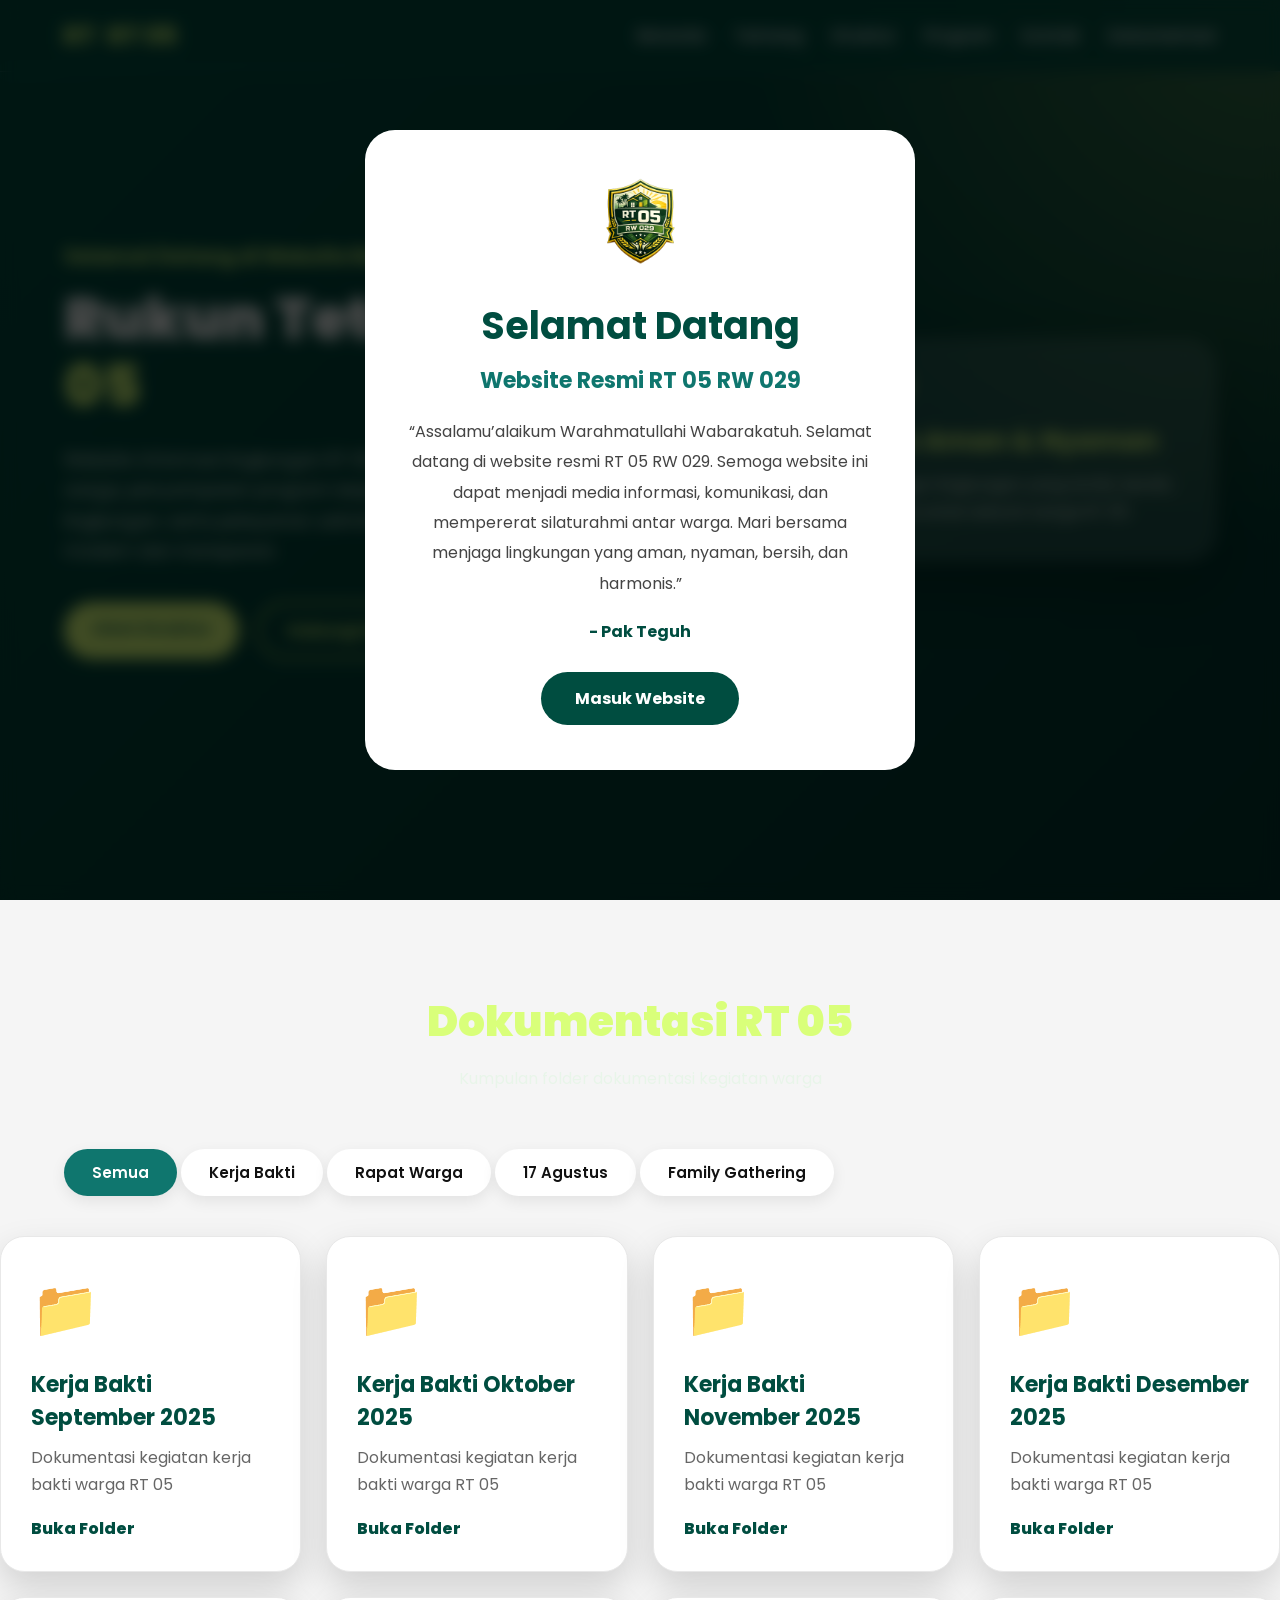
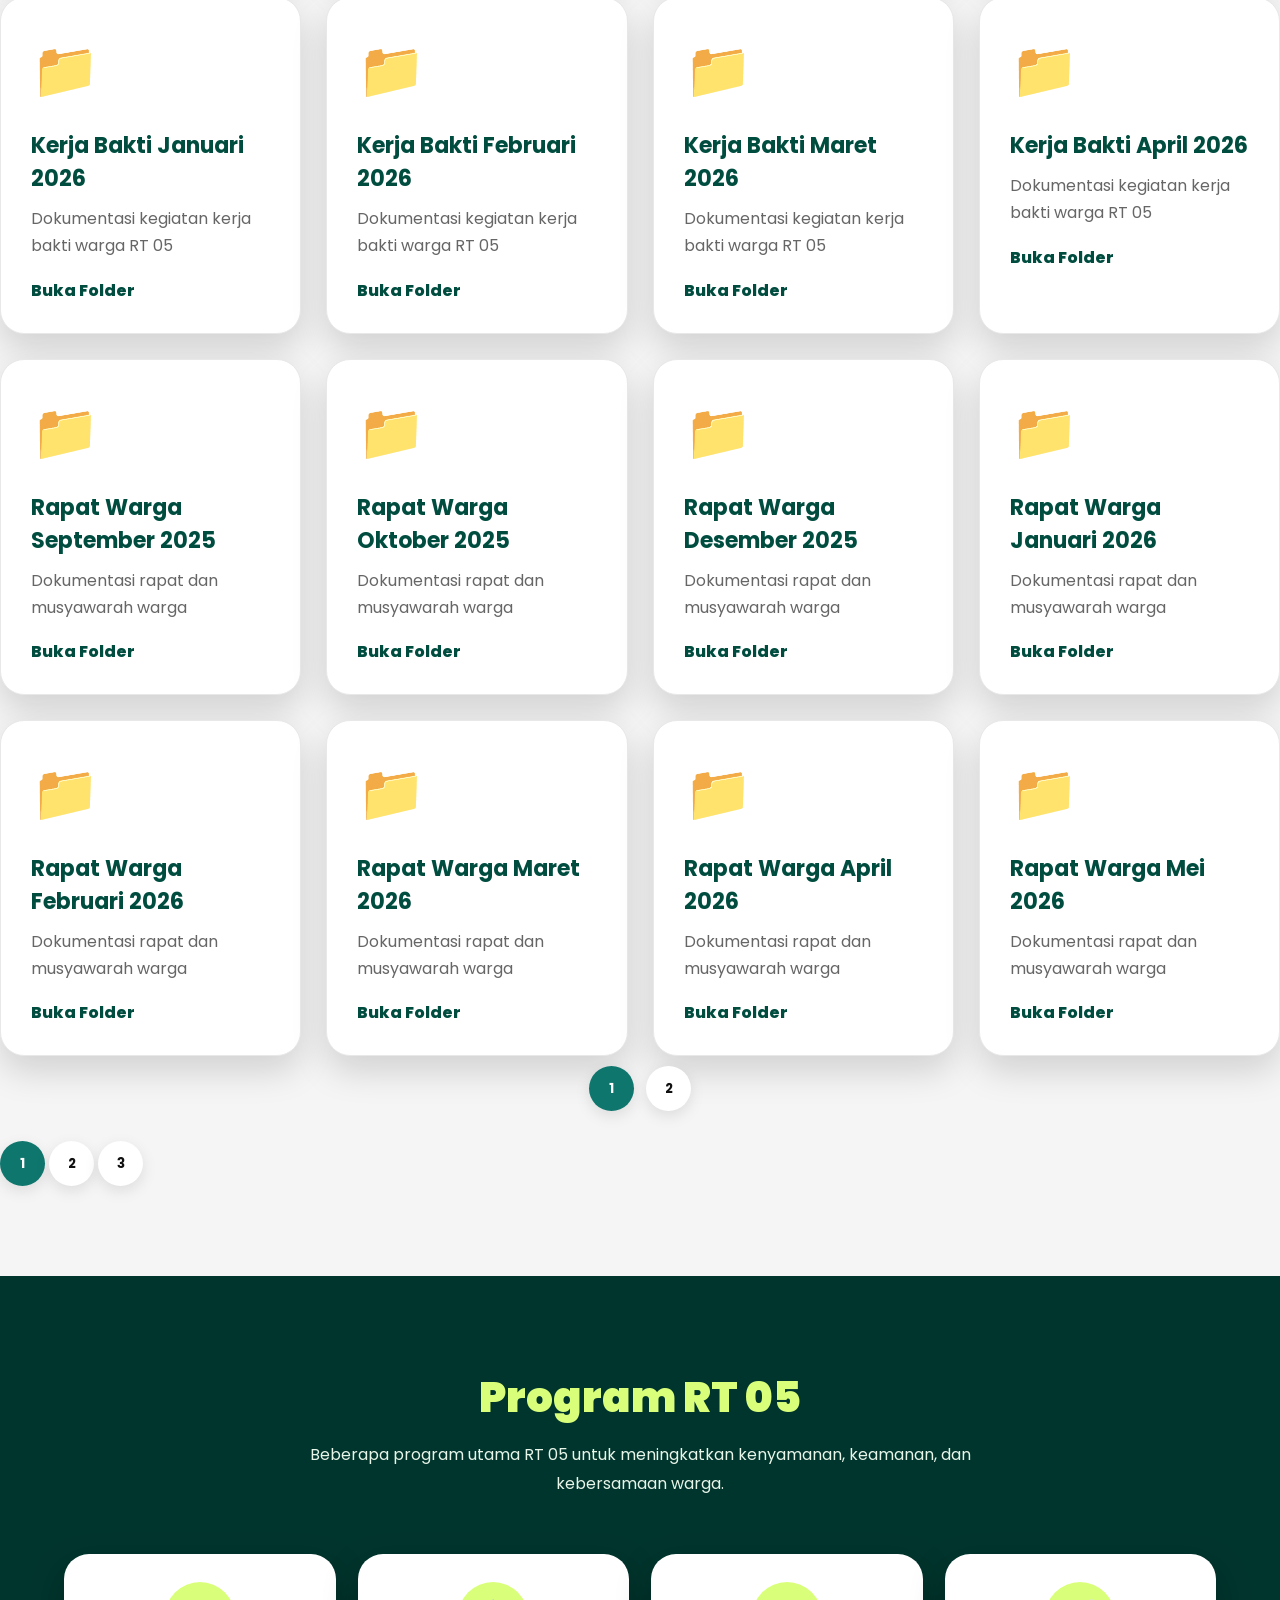
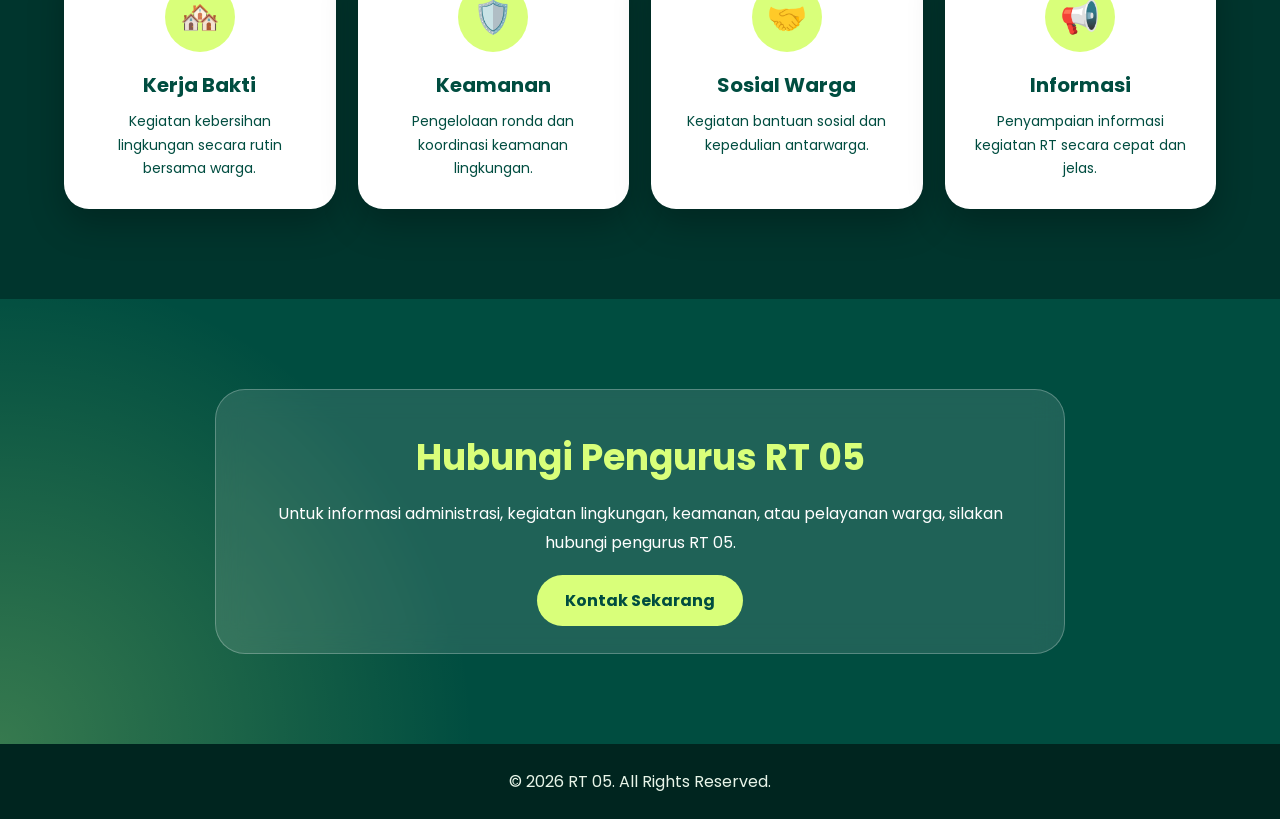
==== commit f95977a3: "add fitur popup" ====
--- a/dokumentasi.html
+++ b/dokumentasi.html
@@ -12,7 +12,35 @@
 </head>
 
 <body>
-
+<!-- WELCOME POPUP -->
+<div class="welcome-popup" id="welcomePopup">
+
+  <div class="welcome-box">
+
+    <img src="../assets/logort.png" alt="Logo RT">
+
+    <h2>Selamat Datang</h2>
+
+    <h3>Website Resmi RT 05 RW 029</h3>
+
+    <p>
+      “Assalamu’alaikum Warahmatullahi Wabarakatuh.
+      Selamat datang di website resmi RT 05 RW 029.
+      Semoga website ini dapat menjadi media informasi,
+      komunikasi, dan mempererat silaturahmi antar warga.
+      Mari bersama menjaga lingkungan yang aman,
+      nyaman, bersih, dan harmonis.”
+    </p>
+
+    <span>- Pak Teguh</span>
+
+    <button id="closeWelcome">
+      Masuk Website
+    </button>
+
+  </div>
+
+</div>
   <nav>
     <div class="container navbar">
       <div class="logo">
@@ -642,6 +670,15 @@
     renderCards();
 
 });
+// CLOSE WELCOME POPUP
+const welcomePopup = document.getElementById("welcomePopup");
+const closeWelcome = document.getElementById("closeWelcome");
+
+closeWelcome.addEventListener("click", function(){
+
+    welcomePopup.style.display = "none";
+
+});
   </script>
 </body>
 </html>
--- a/style.css
+++ b/style.css
@@ -39,26 +39,21 @@
   justify-content: space-between;
 }
 
-.logo {
-  display: flex;
-  align-items: center;
-  gap: 12px;
-  font-size: 24px;
-  font-weight: 800;
-  color: #d9ff7a;
-}
-
-.logo-circle {
-  width: 45px;
-  height: 45px;
-  border-radius: 50%;
-  background: linear-gradient(135deg, #d9ff7a, #00c853);
-  display: flex;
-  align-items: center;
-  justify-content: center;
-  color: #004d40;
-  font-weight: 900;
-}
+.logo{
+    display:flex;
+    align-items:center;
+    gap:12px;
+    font-size:24px;
+    font-weight:800;
+    color:#d9ff7a;
+}
+
+.logo img{
+    width:50px;
+    height:50px;
+    object-fit:contain;
+}
+
 
 .menu {
   display: flex;
@@ -898,4 +893,126 @@
 .page-btn.active{
     background:#0f766e;
     color:white;
+}
+
+/* ========================================
+   WELCOME POPUP
+======================================== */
+
+.welcome-popup{
+    position:fixed;
+    inset:0;
+    width:100%;
+    height:100%;
+    background:rgba(0,0,0,.7);
+    backdrop-filter:blur(8px);
+
+    display:flex;
+    justify-content:center;
+    align-items:center;
+
+    z-index:999999;
+    padding:20px;
+}
+
+.welcome-box{
+    width:100%;
+    max-width:550px;
+
+    background:white;
+    color:#111;
+
+    border-radius:30px;
+
+    padding:45px 35px;
+
+    text-align:center;
+
+    animation:popupShow .5s ease;
+}
+
+.welcome-box img{
+    width:95px;
+    margin-bottom:20px;
+}
+
+.welcome-box h2{
+    font-size:38px;
+    color:#004d40;
+    margin-bottom:10px;
+}
+
+.welcome-box h3{
+    font-size:22px;
+    margin-bottom:20px;
+    color:#0f766e;
+}
+
+.welcome-box p{
+    line-height:1.9;
+    color:#444;
+    margin-bottom:20px;
+}
+
+.welcome-box span{
+    display:block;
+    font-weight:700;
+    color:#004d40;
+    margin-bottom:28px;
+}
+
+.welcome-box button{
+    padding:14px 34px;
+    border:none;
+    border-radius:999px;
+
+    background:#004d40;
+    color:white;
+
+    font-size:16px;
+    font-weight:700;
+
+    cursor:pointer;
+
+    transition:.3s;
+}
+
+.welcome-box button:hover{
+    transform:translateY(-3px);
+    background:#00695c;
+}
+
+@keyframes popupShow{
+
+    from{
+        opacity:0;
+        transform:scale(.8);
+    }
+
+    to{
+        opacity:1;
+        transform:scale(1);
+    }
+
+}
+
+/* MOBILE */
+@media(max-width:576px){
+
+    .welcome-box{
+        padding:35px 25px;
+    }
+
+    .welcome-box h2{
+        font-size:30px;
+    }
+
+    .welcome-box h3{
+        font-size:18px;
+    }
+
+    .welcome-box p{
+        font-size:14px;
+    }
+
 }
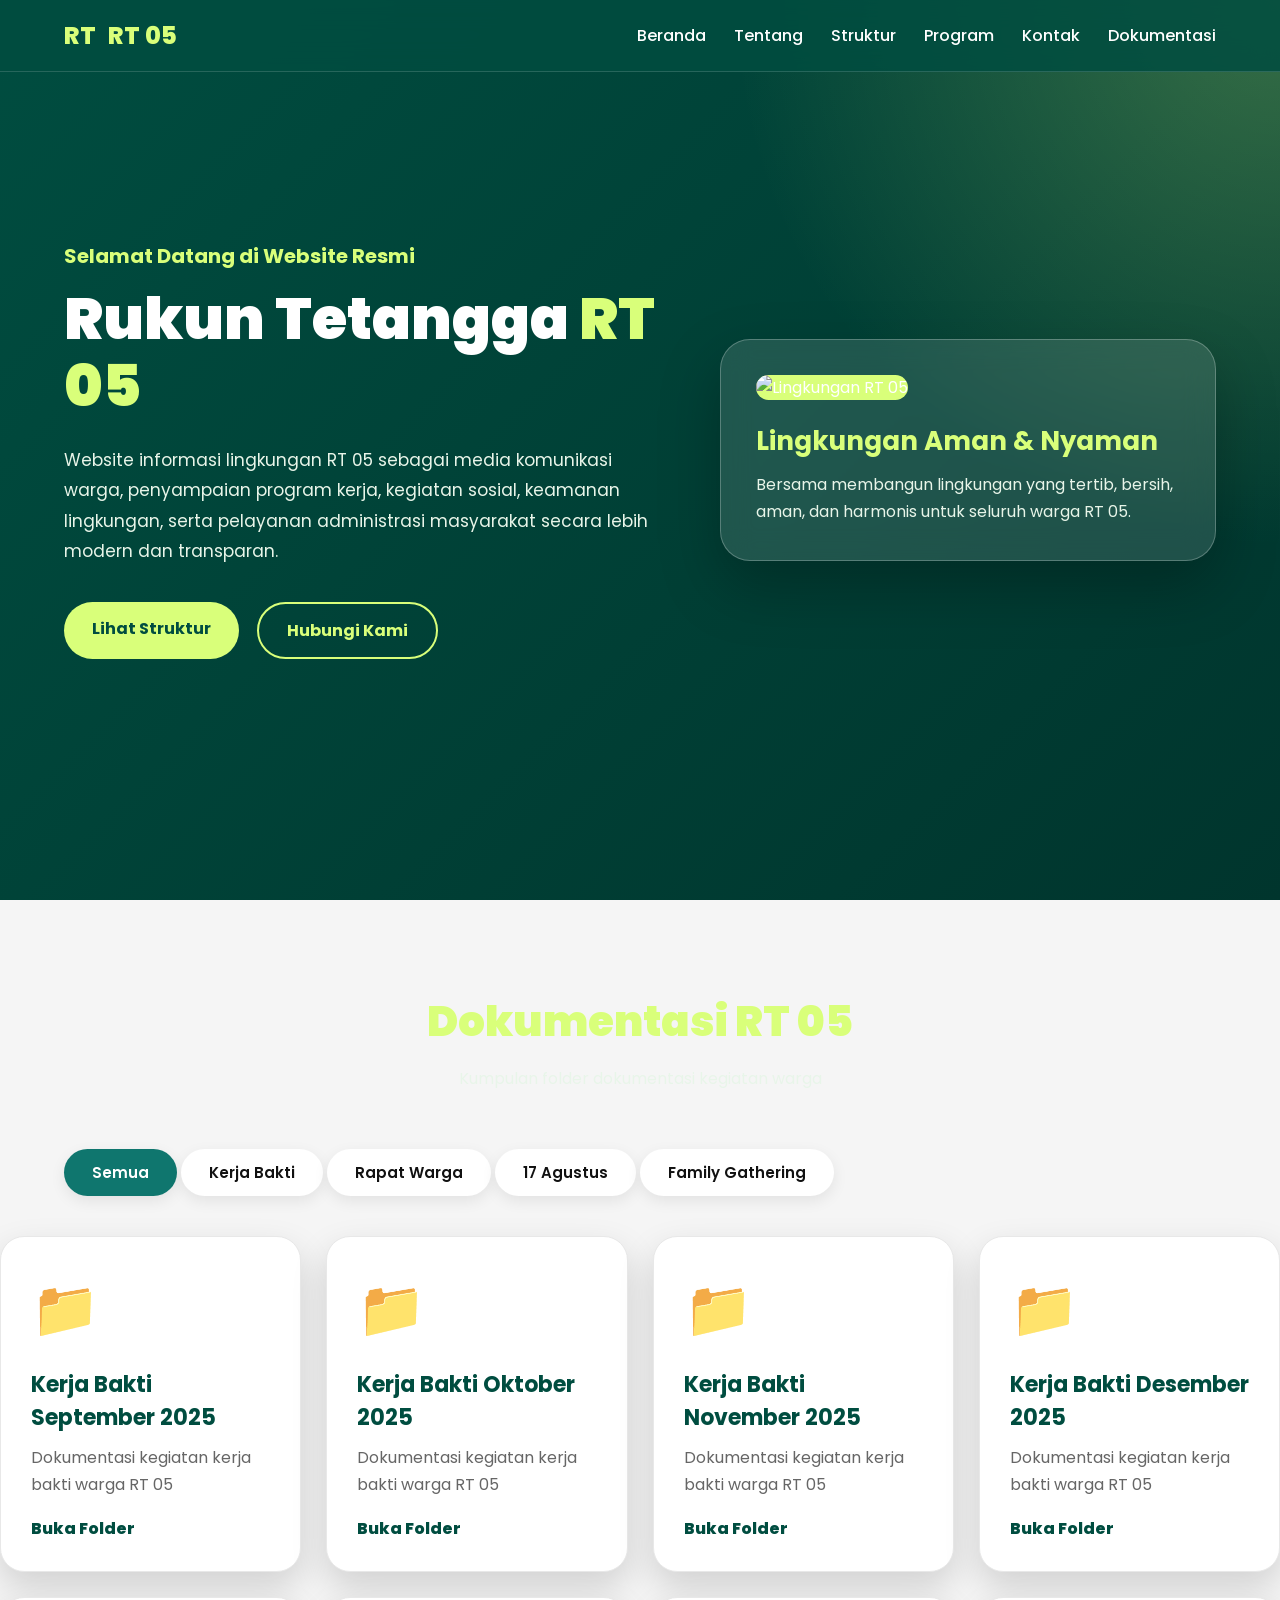
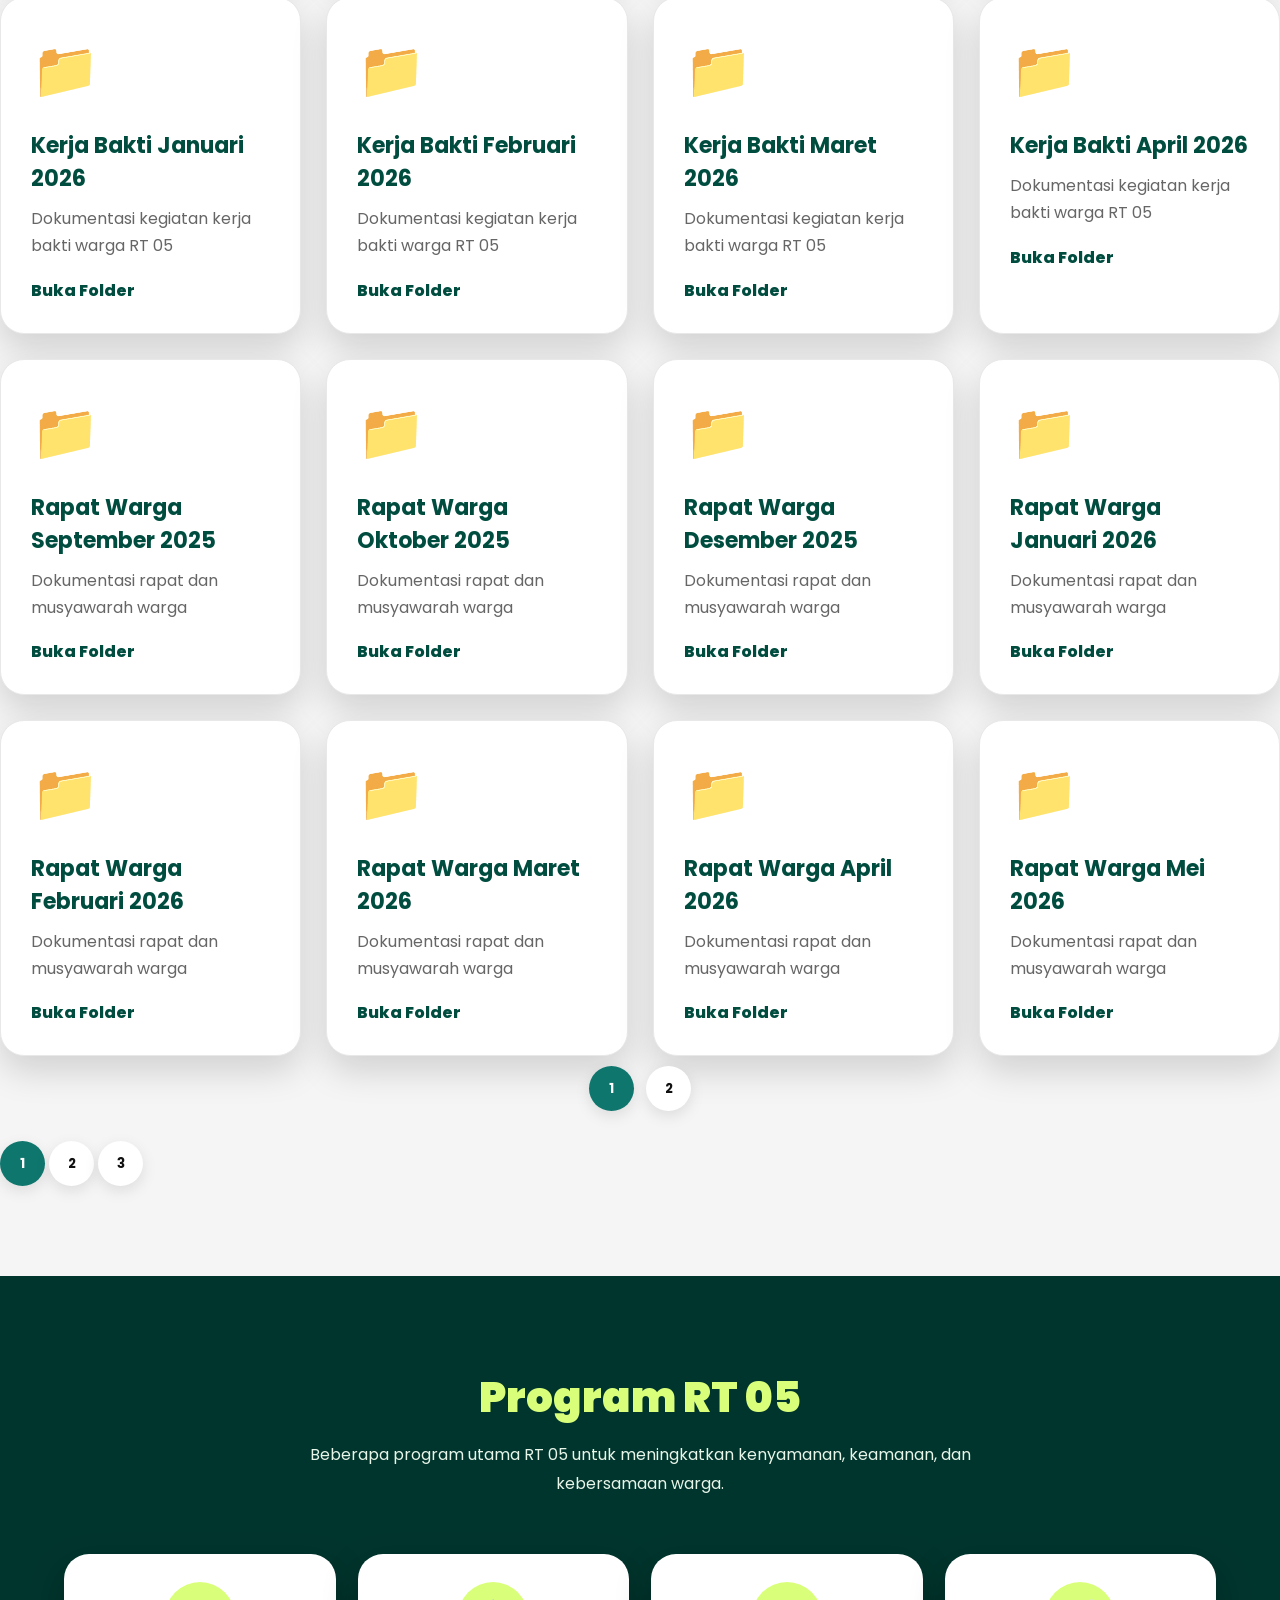
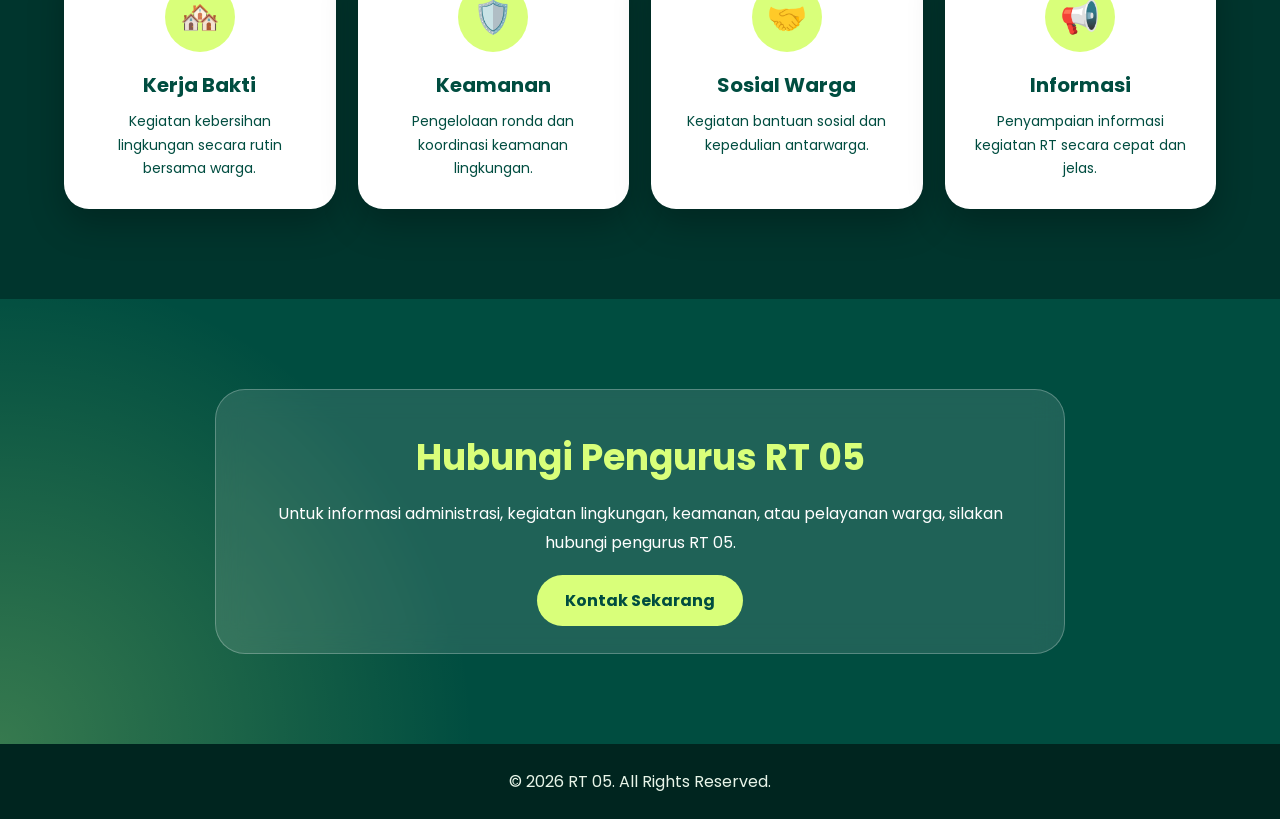
==== commit 55818cdc: "fix pop up" ====
--- a/dokumentasi.html
+++ b/dokumentasi.html
@@ -12,33 +12,6 @@
 </head>
 
 <body>
-<!-- WELCOME POPUP -->
-<div class="welcome-popup" id="welcomePopup">
-
-  <div class="welcome-box">
-
-    <img src="../assets/logort.png" alt="Logo RT">
-
-    <h2>Selamat Datang</h2>
-
-    <h3>Website Resmi RT 05 RW 029</h3>
-
-    <p>
-      “Assalamu’alaikum Warahmatullahi Wabarakatuh.
-      Selamat datang di website resmi RT 05 RW 029.
-      Semoga website ini dapat menjadi media informasi,
-      komunikasi, dan mempererat silaturahmi antar warga.
-      Mari bersama menjaga lingkungan yang aman,
-      nyaman, bersih, dan harmonis.”
-    </p>
-
-    <span>- Pak Teguh</span>
-
-    <button id="closeWelcome">
-      Masuk Website
-    </button>
-
-  </div>
 
 </div>
   <nav>
@@ -670,15 +643,6 @@
     renderCards();
 
 });
-// CLOSE WELCOME POPUP
-const welcomePopup = document.getElementById("welcomePopup");
-const closeWelcome = document.getElementById("closeWelcome");
-
-closeWelcome.addEventListener("click", function(){
-
-    welcomePopup.style.display = "none";
-
-});
   </script>
 </body>
 </html>
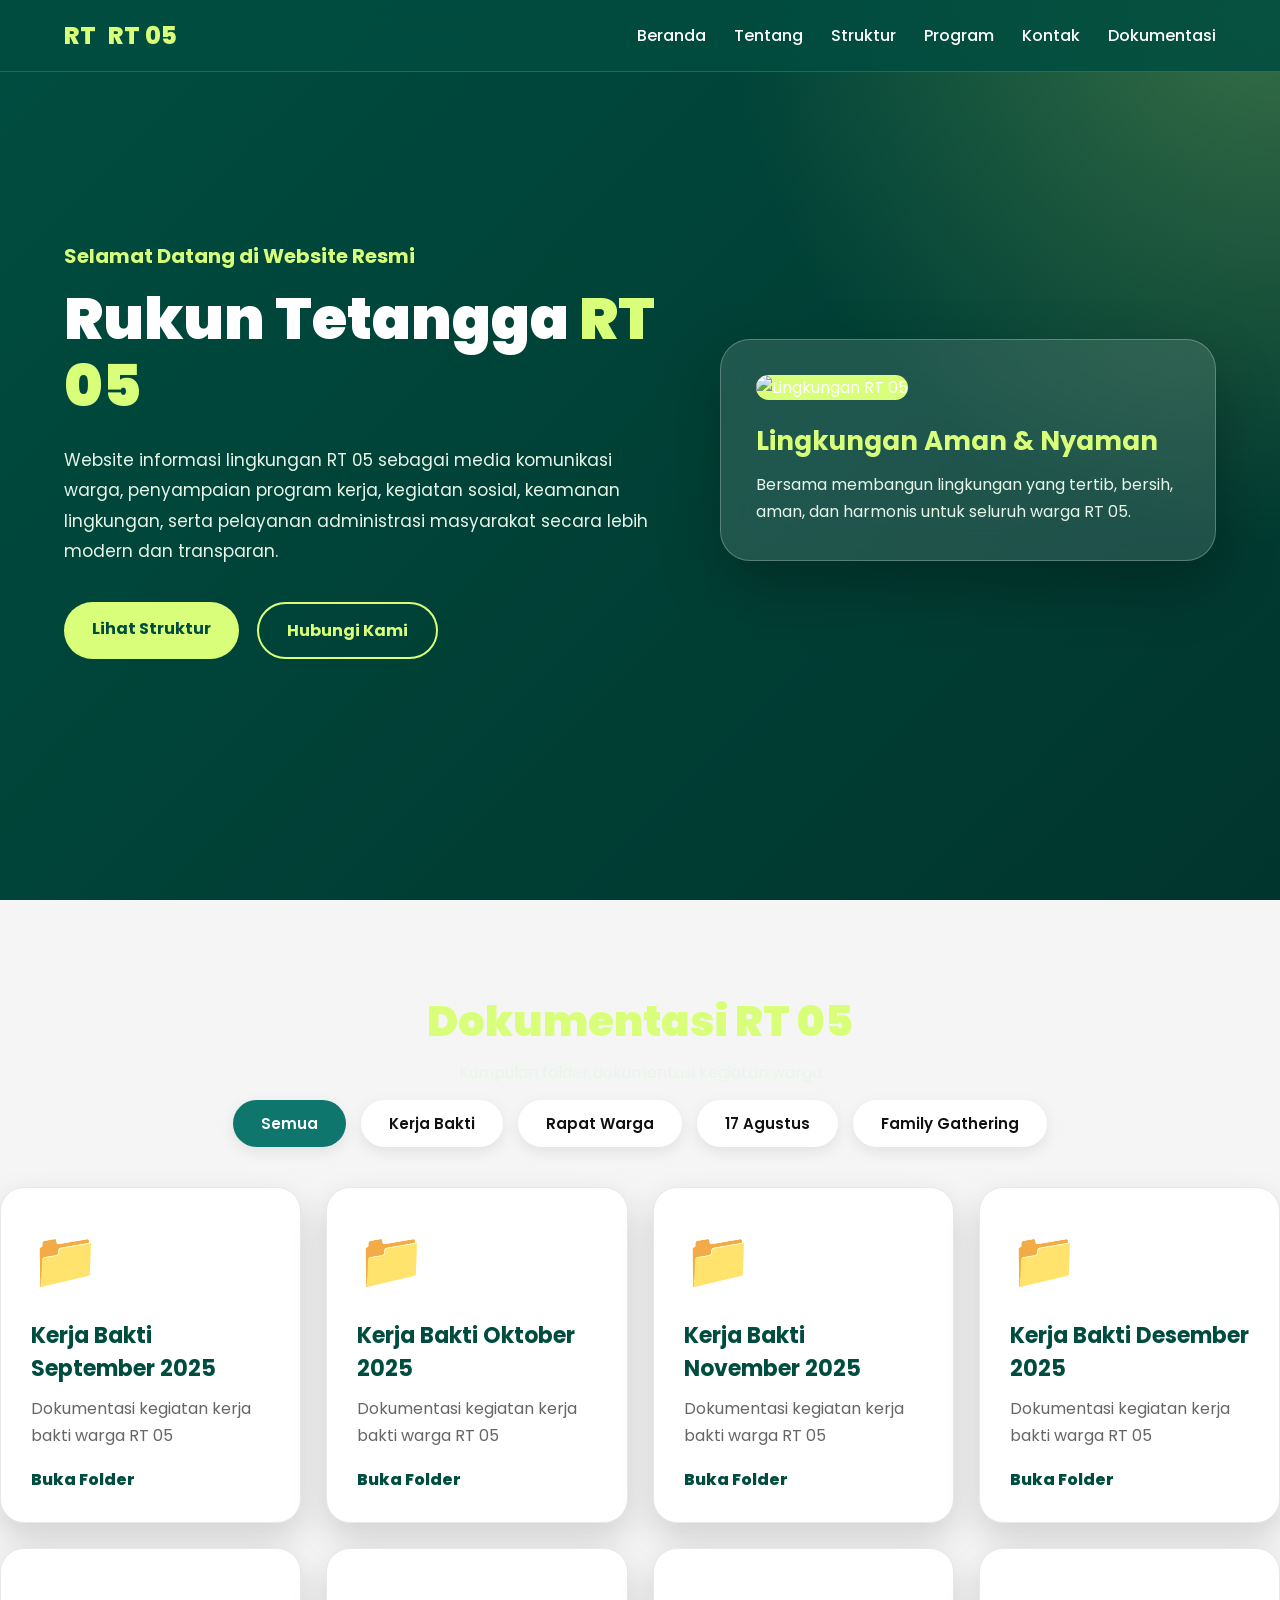
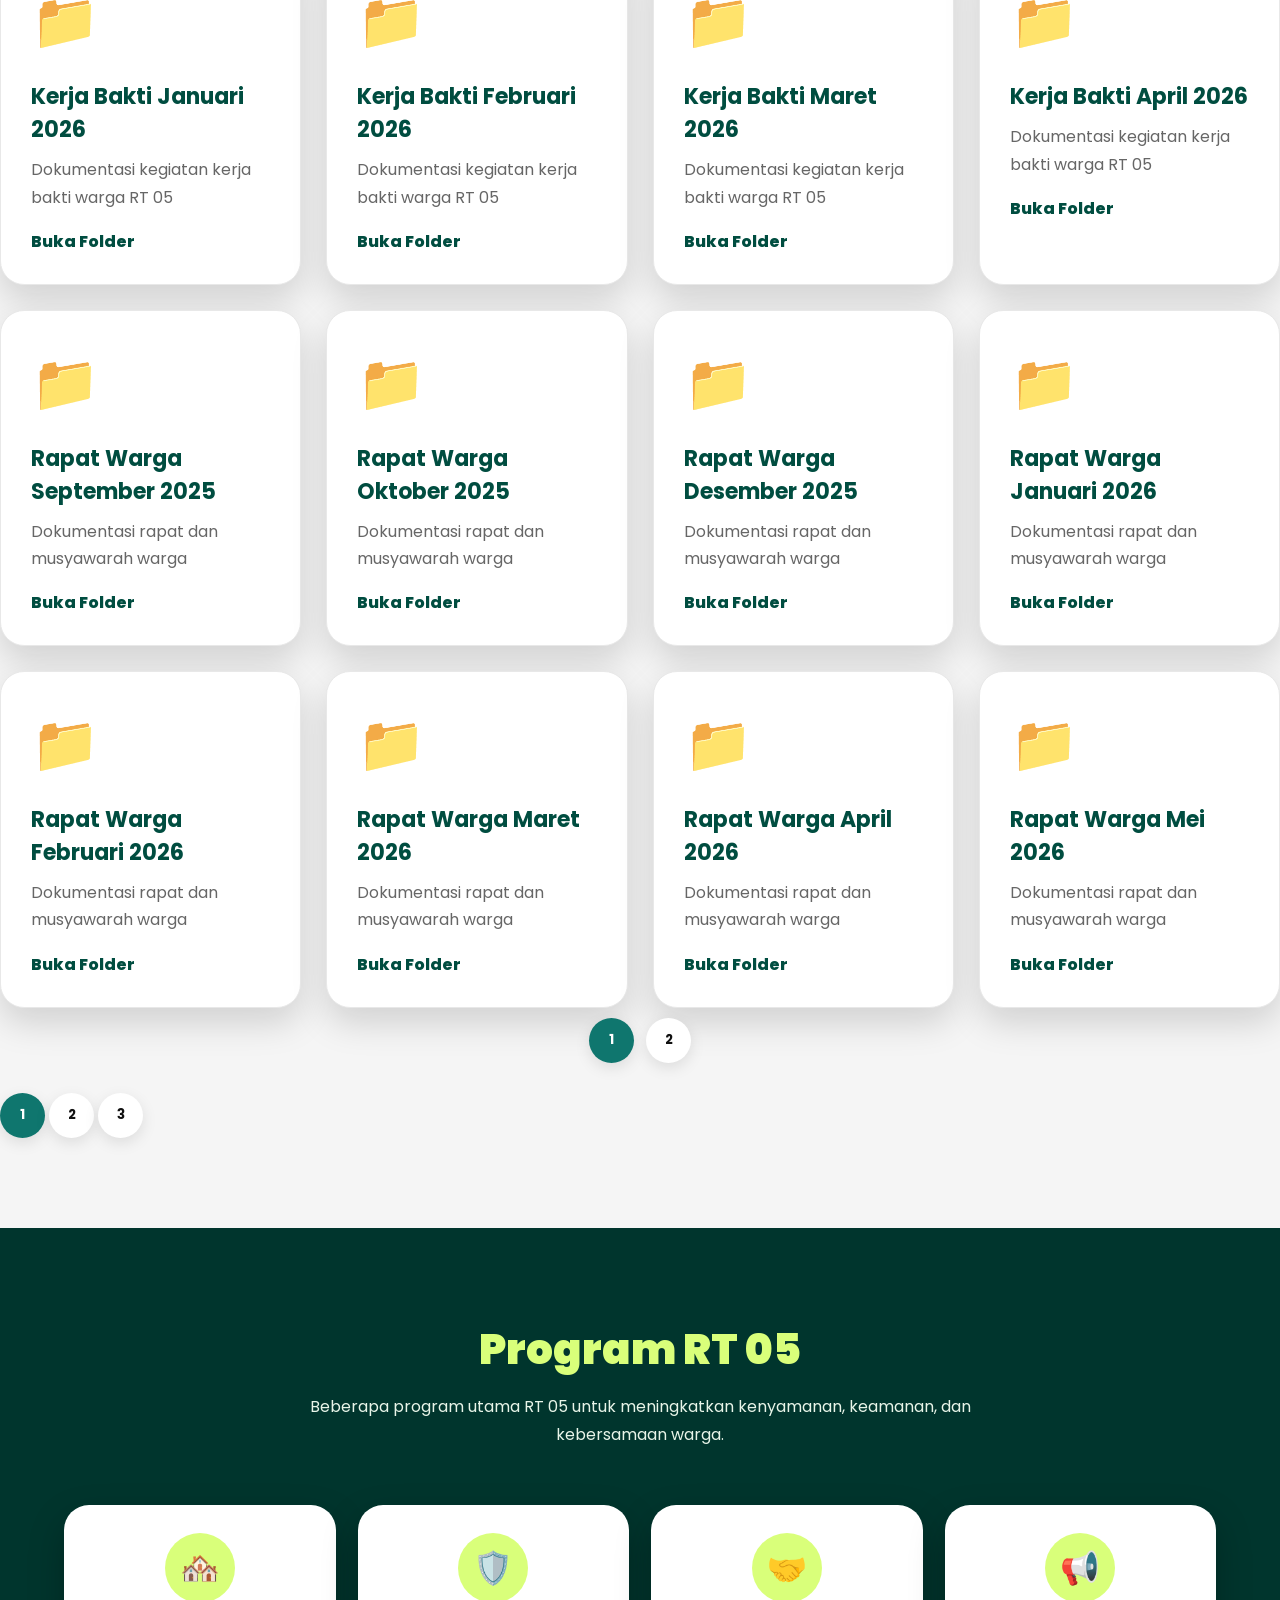
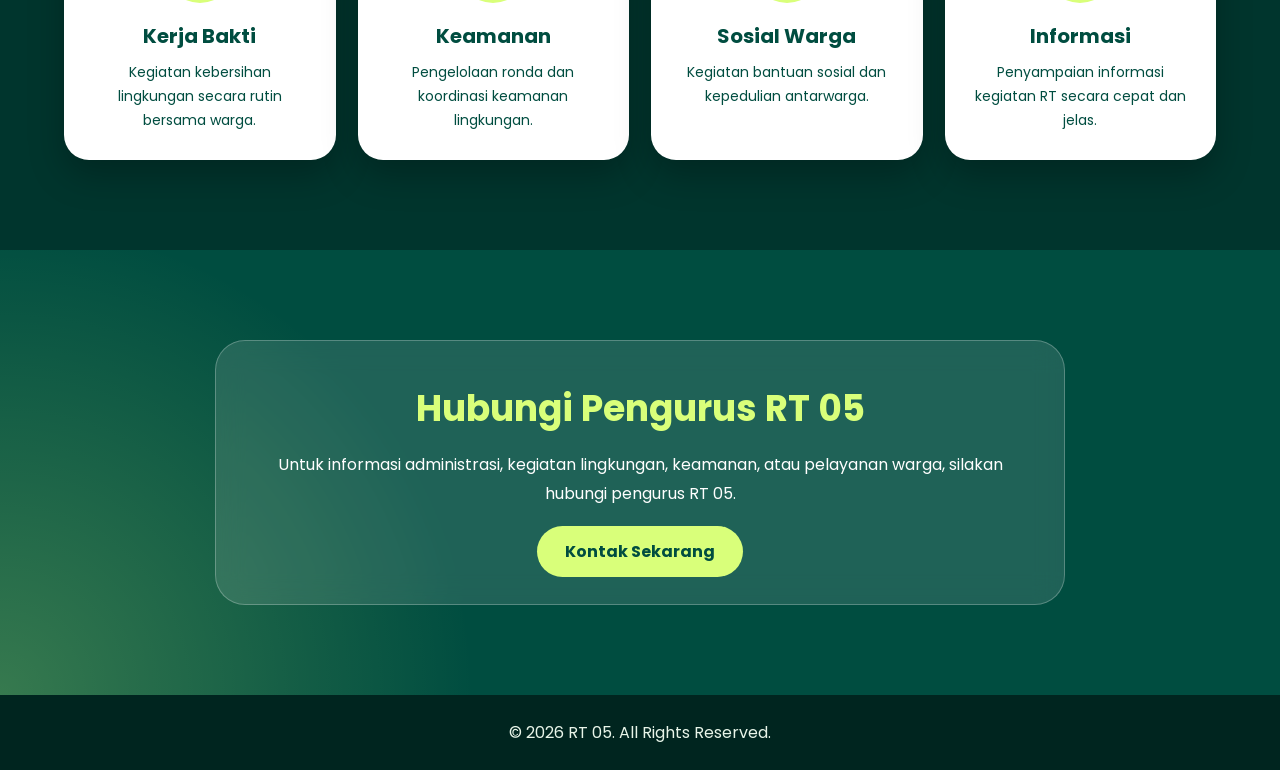
==== commit eebc0d94: "fix layout dokumentasi" ====
--- a/dokumentasi.html
+++ b/dokumentasi.html
@@ -71,6 +71,7 @@
       <h2>Dokumentasi RT 05</h2>
       <p>Kumpulan folder dokumentasi kegiatan warga</p>
     </div>
+<div class="folder-filter">
 
   <button class="filter-btn active" data-filter="all">
     Semua
@@ -88,10 +89,11 @@
     17 Agustus
   </button>
 
-
   <button class="filter-btn" data-filter="family-gathering">
     Family Gathering
   </button>
+
+</div>
 </div>
 <div class="folder-grid">
 
--- a/style.css
+++ b/style.css
@@ -781,13 +781,54 @@
 /* ========================================
    FILTER DOKUMENTASI
 ======================================== */
-
+/* FIX DOKUMENTASI CENTER */
+
+.dokumentasi .container{
+    width:100%;
+    max-width:1200px;
+    margin:0 auto !important;
+
+    display:block !important;
+}
+/* FIX DOKUMENTASI */
+
+.dokumentasi .section-title{
+    display:flex;
+    flex-direction:column;
+    justify-content:center;
+    align-items:center;
+
+    text-align:center;
+
+    margin-bottom:15px !important;
+}
+
+.dokumentasi .section-title h2{
+    margin-bottom:8px !important;
+}
+
+.dokumentasi .section-title p{
+    margin:0 !important;
+    line-height:1.5 !important;
+}
+
+/* FILTER */
 .folder-filter{
-    display:flex;
-    justify-content:center;
+    width:100%;
+
+    display:flex !important;
+    justify-content:center !important;
+    align-items:center !important;
+
     flex-wrap:wrap;
+
     gap:15px;
-    margin:35px 0 50px;
+
+    margin:10px auto 0 !important;
+}
+
+.folder-grid{
+    width:100%;
 }
 
 .filter-btn{
@@ -831,28 +872,116 @@
 
 }
 
-/* HP */
+/* ========================================
+   MOBILE FIX DOKUMENTASI
+======================================== */
+
 @media(max-width:576px){
 
+    /* NAVBAR */
+    nav{
+        padding:14px 0;
+    }
+
+    .navbar{
+        display:flex;
+        justify-content:space-between;
+        align-items:center;
+    }
+
+    .logo{
+        font-size:18px;
+        gap:8px;
+    }
+
+    .logo img{
+        width:38px;
+        height:38px;
+    }
+
+    .hamburger{
+        font-size:38px;
+    }
+
+    /* SECTION */
+    .dokumentasi{
+        padding:120px 0 70px;
+    }
+
+    .section-title{
+        margin-bottom:35px;
+    }
+
+    .section-title h2{
+        font-size:52px;
+        line-height:1;
+        margin-bottom:15px;
+    }
+
+    .section-title p{
+        font-size:16px;
+        line-height:1.8;
+        padding:0 10px;
+    }
+
+    /* FILTER */
+    .folder-filter{
+        display:flex;
+        flex-wrap:wrap;
+        justify-content:center;
+        gap:12px;
+
+        margin:25px 0 35px;
+    }
+
+    .filter-btn{
+        padding:12px 20px;
+        font-size:15px;
+        border-radius:999px;
+    }
+
+    /* CARD */
     .folder-grid{
-        grid-template-columns:1fr;
+        grid-template-columns:1fr !important;
         gap:18px;
+        margin-top:0;
     }
 
     .folder-card{
-        padding:20px;
+        padding:22px;
+        border-radius:24px;
+    }
+
+    .folder-icon{
+        font-size:42px;
+        margin-bottom:15px;
     }
 
     .folder-card h3{
-        font-size:18px;
+        font-size:20px;
+        line-height:1.4;
+        margin-bottom:10px;
     }
 
     .folder-card p{
+        font-size:15px;
+        line-height:1.7;
+    }
+
+    .folder-card span{
         font-size:14px;
     }
 
-    .folder-icon{
-        font-size:38px;
+    /* PAGINATION */
+    .pagination{
+        margin-top:25px;
+        gap:10px;
+    }
+
+    .page-btn{
+        width:42px;
+        height:42px;
+        font-size:15px;
     }
 
 }
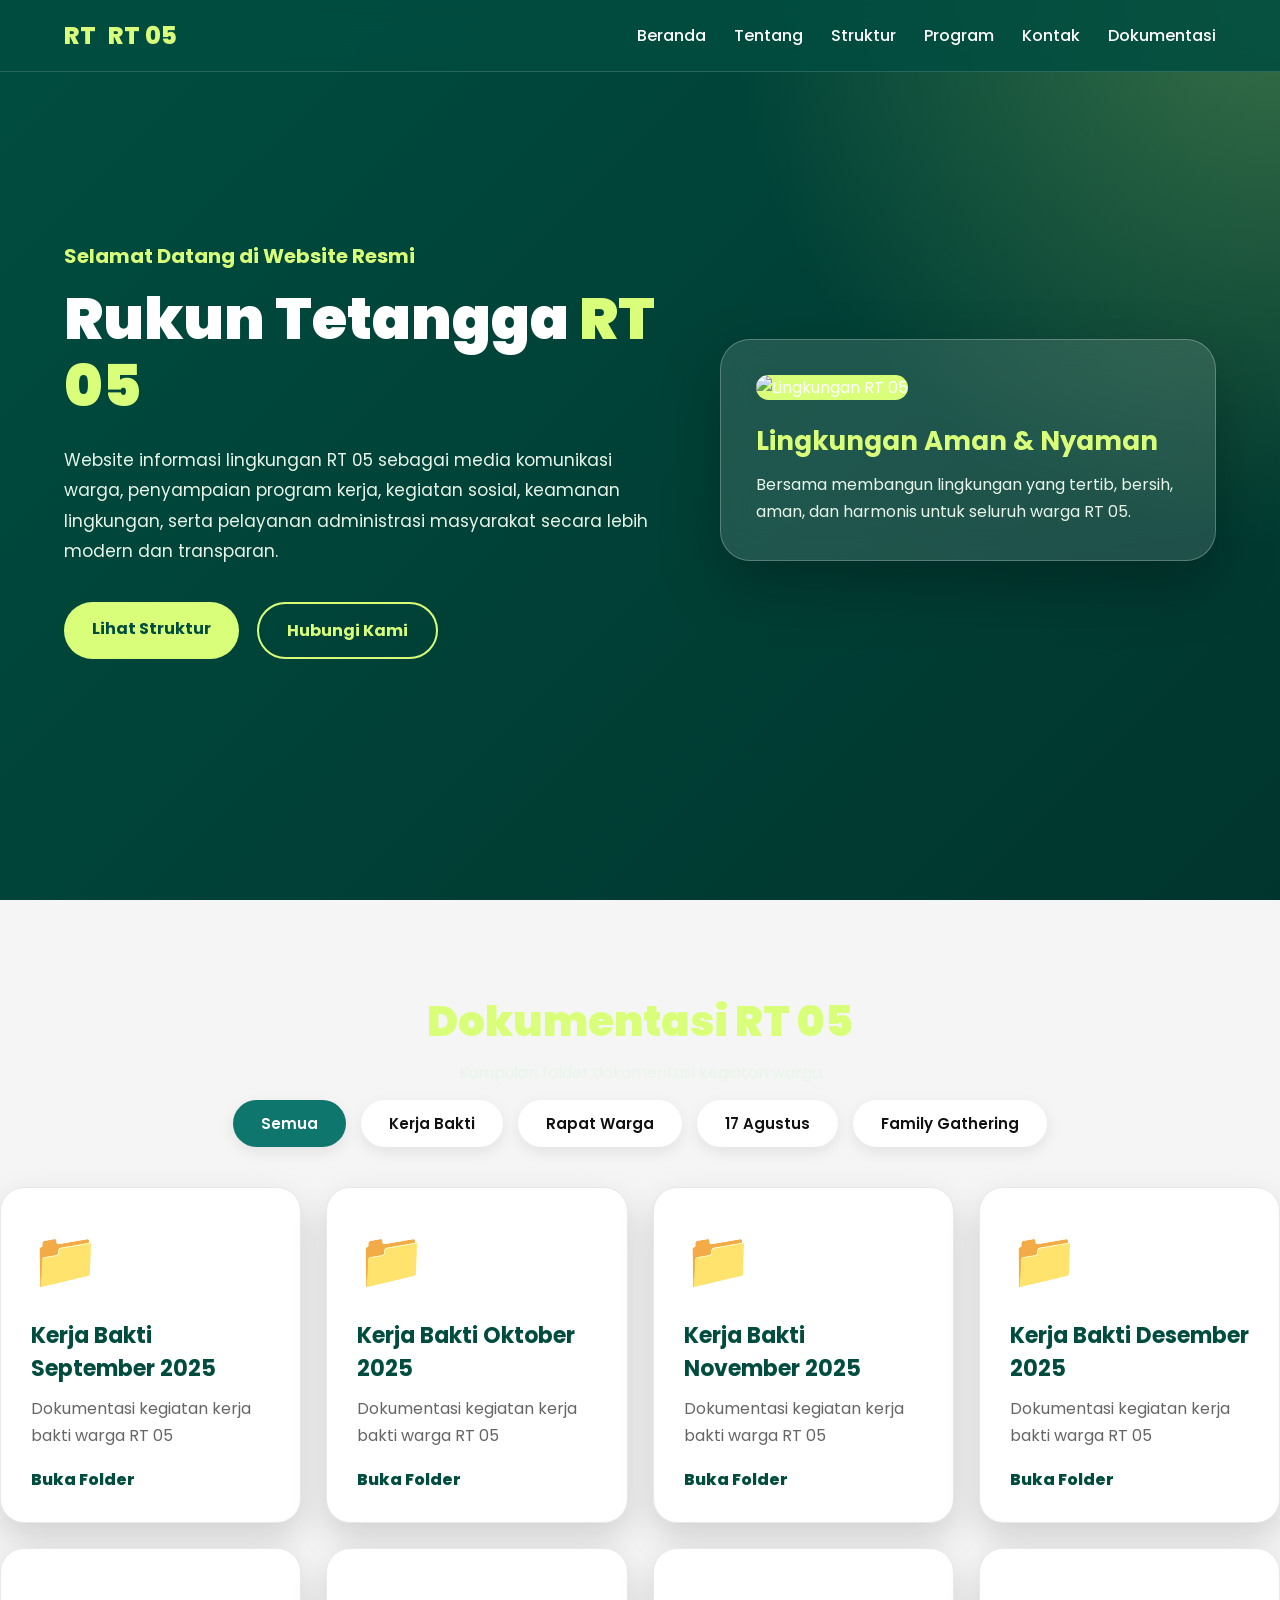
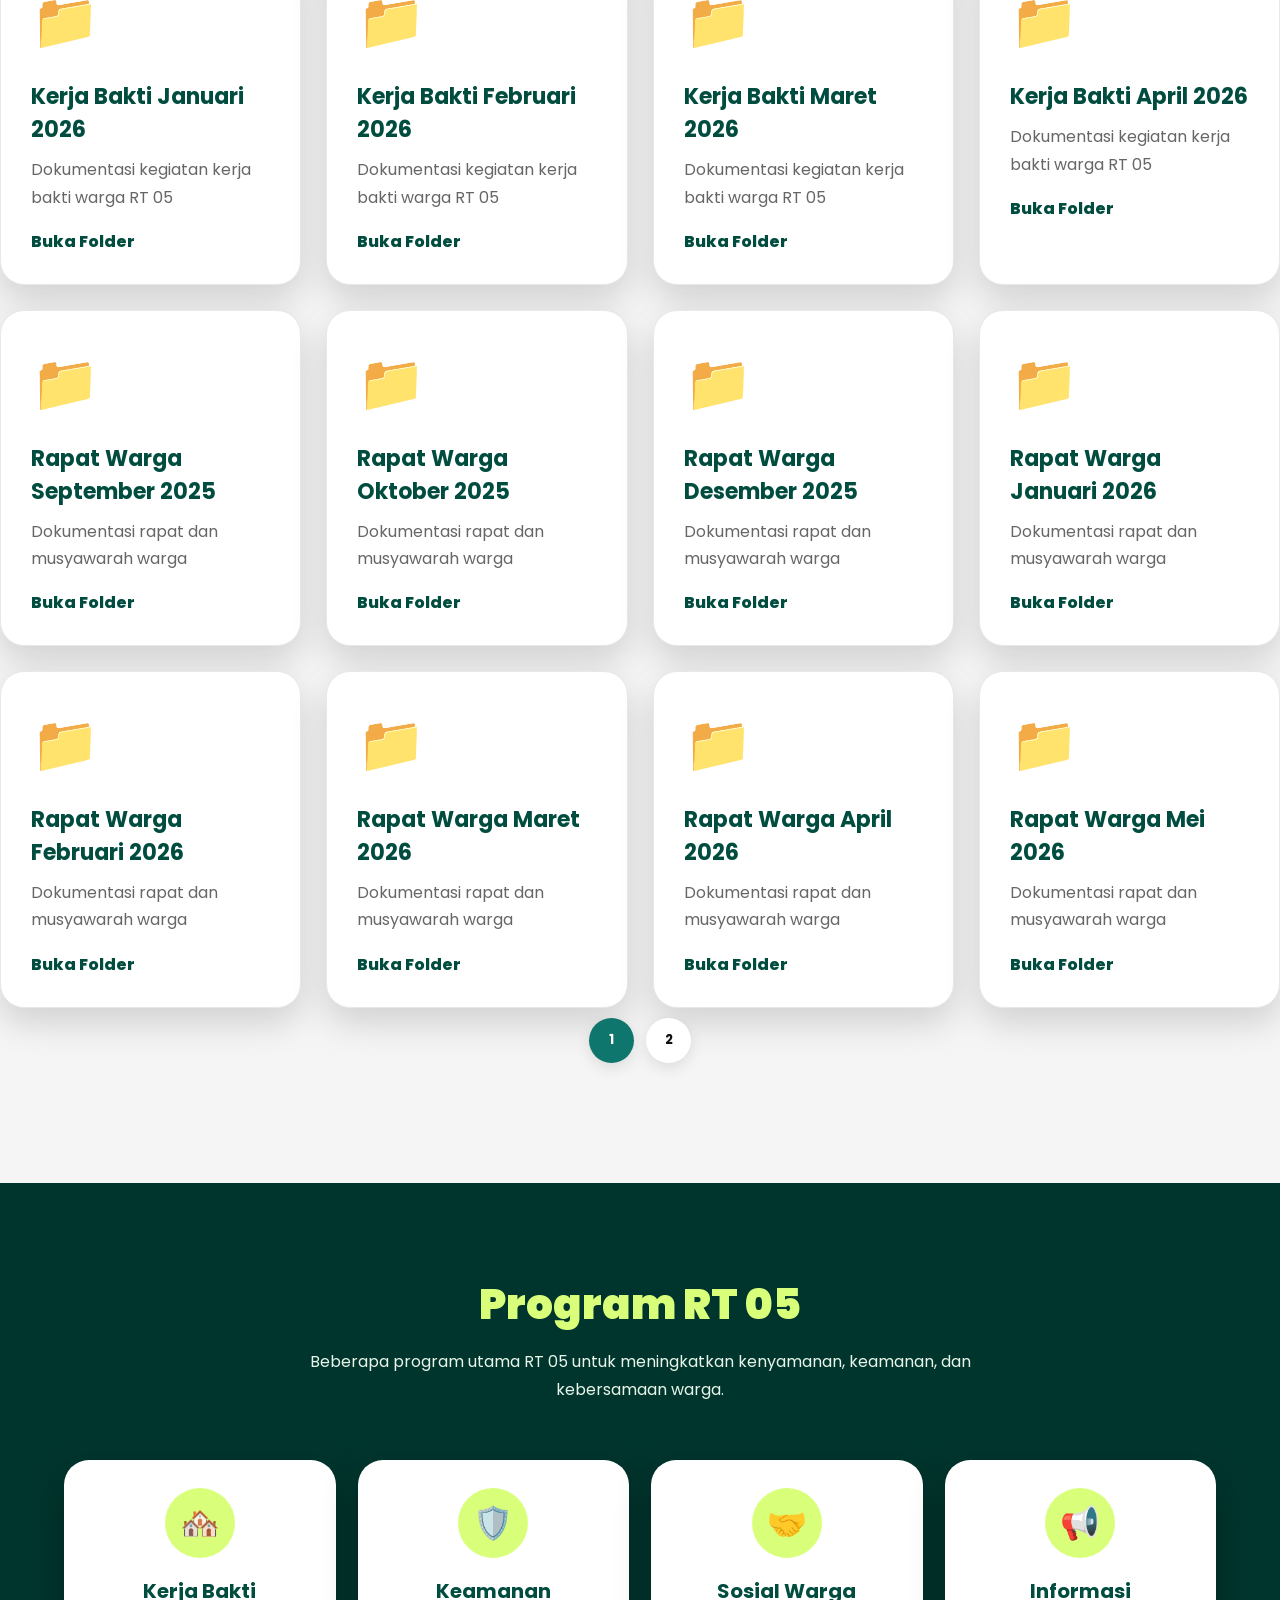
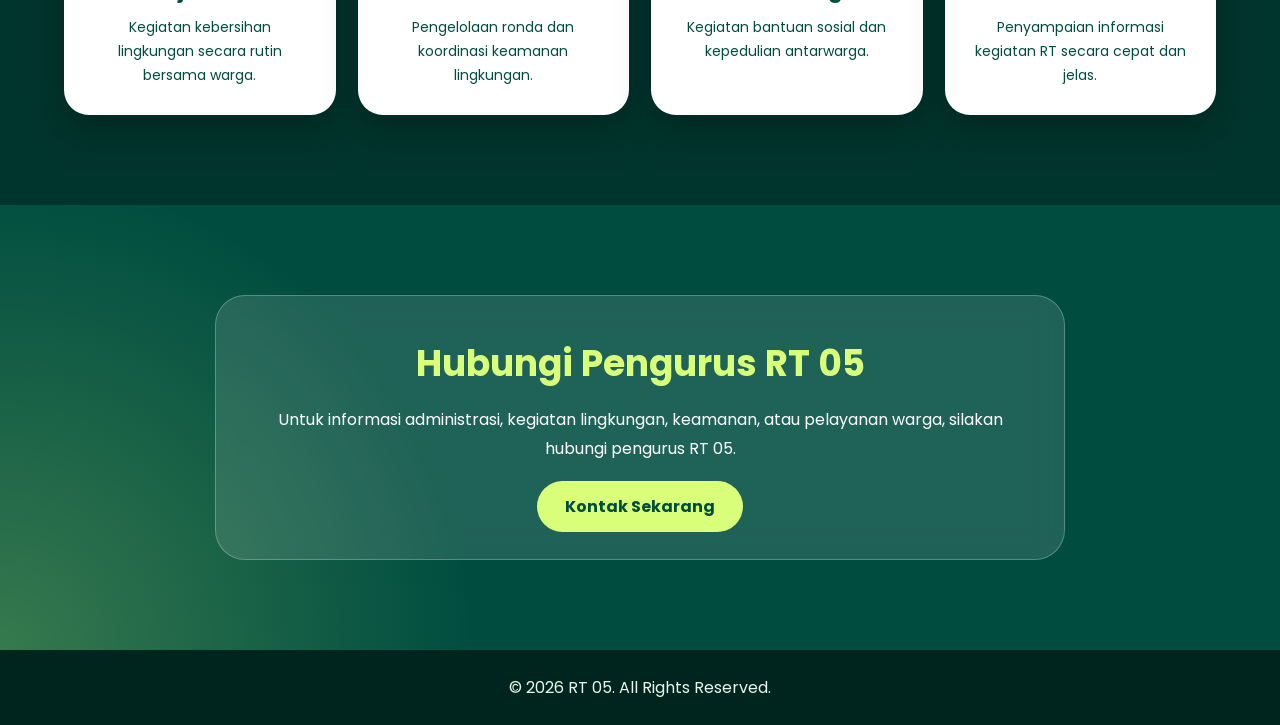
==== commit b6b5cc94: "fix pagination" ====
--- a/dokumentasi.html
+++ b/dokumentasi.html
@@ -437,10 +437,6 @@
 
 </div>
 <div class="pagination" id="pagination"></div>
-
-  <button class="page-btn active" data-page="1">1</button>
-  <button class="page-btn" data-page="2">2</button>
-  <button class="page-btn" data-page="3">3</button>
 
 </div>
 </section>
